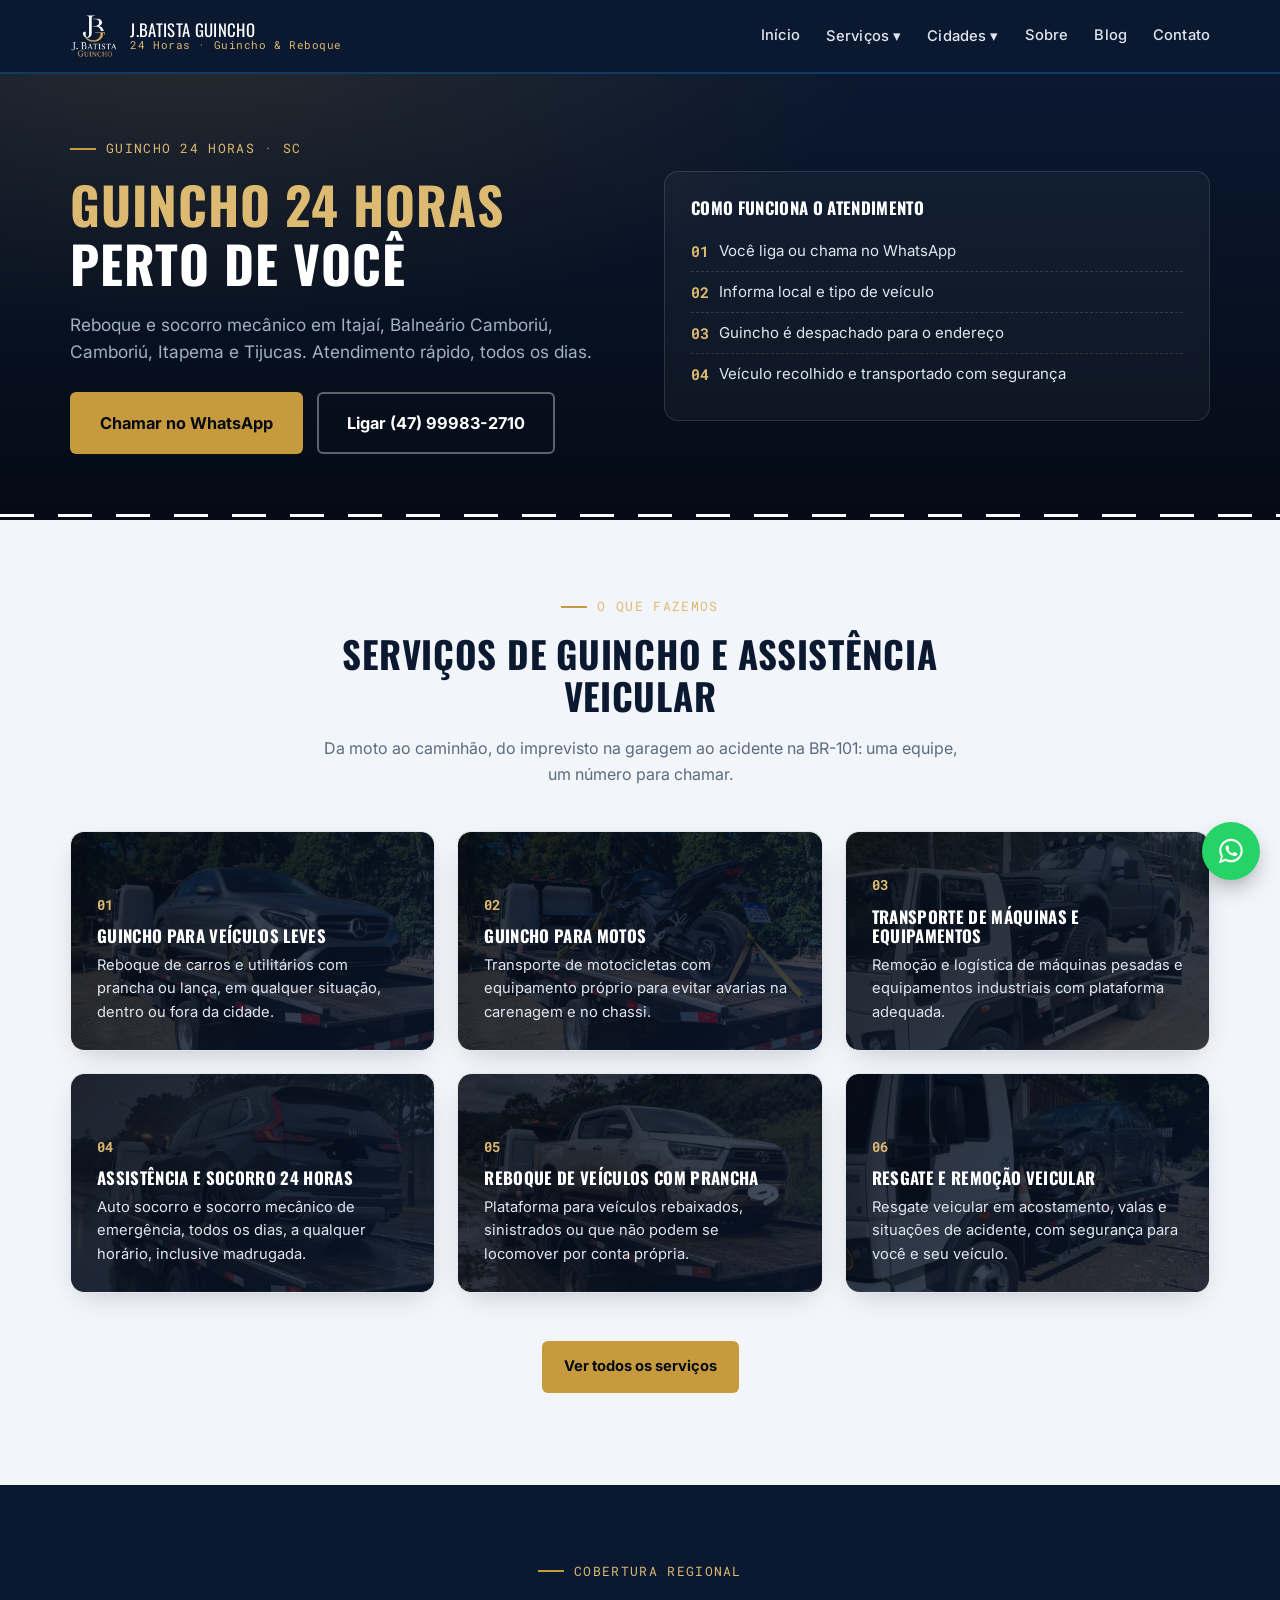
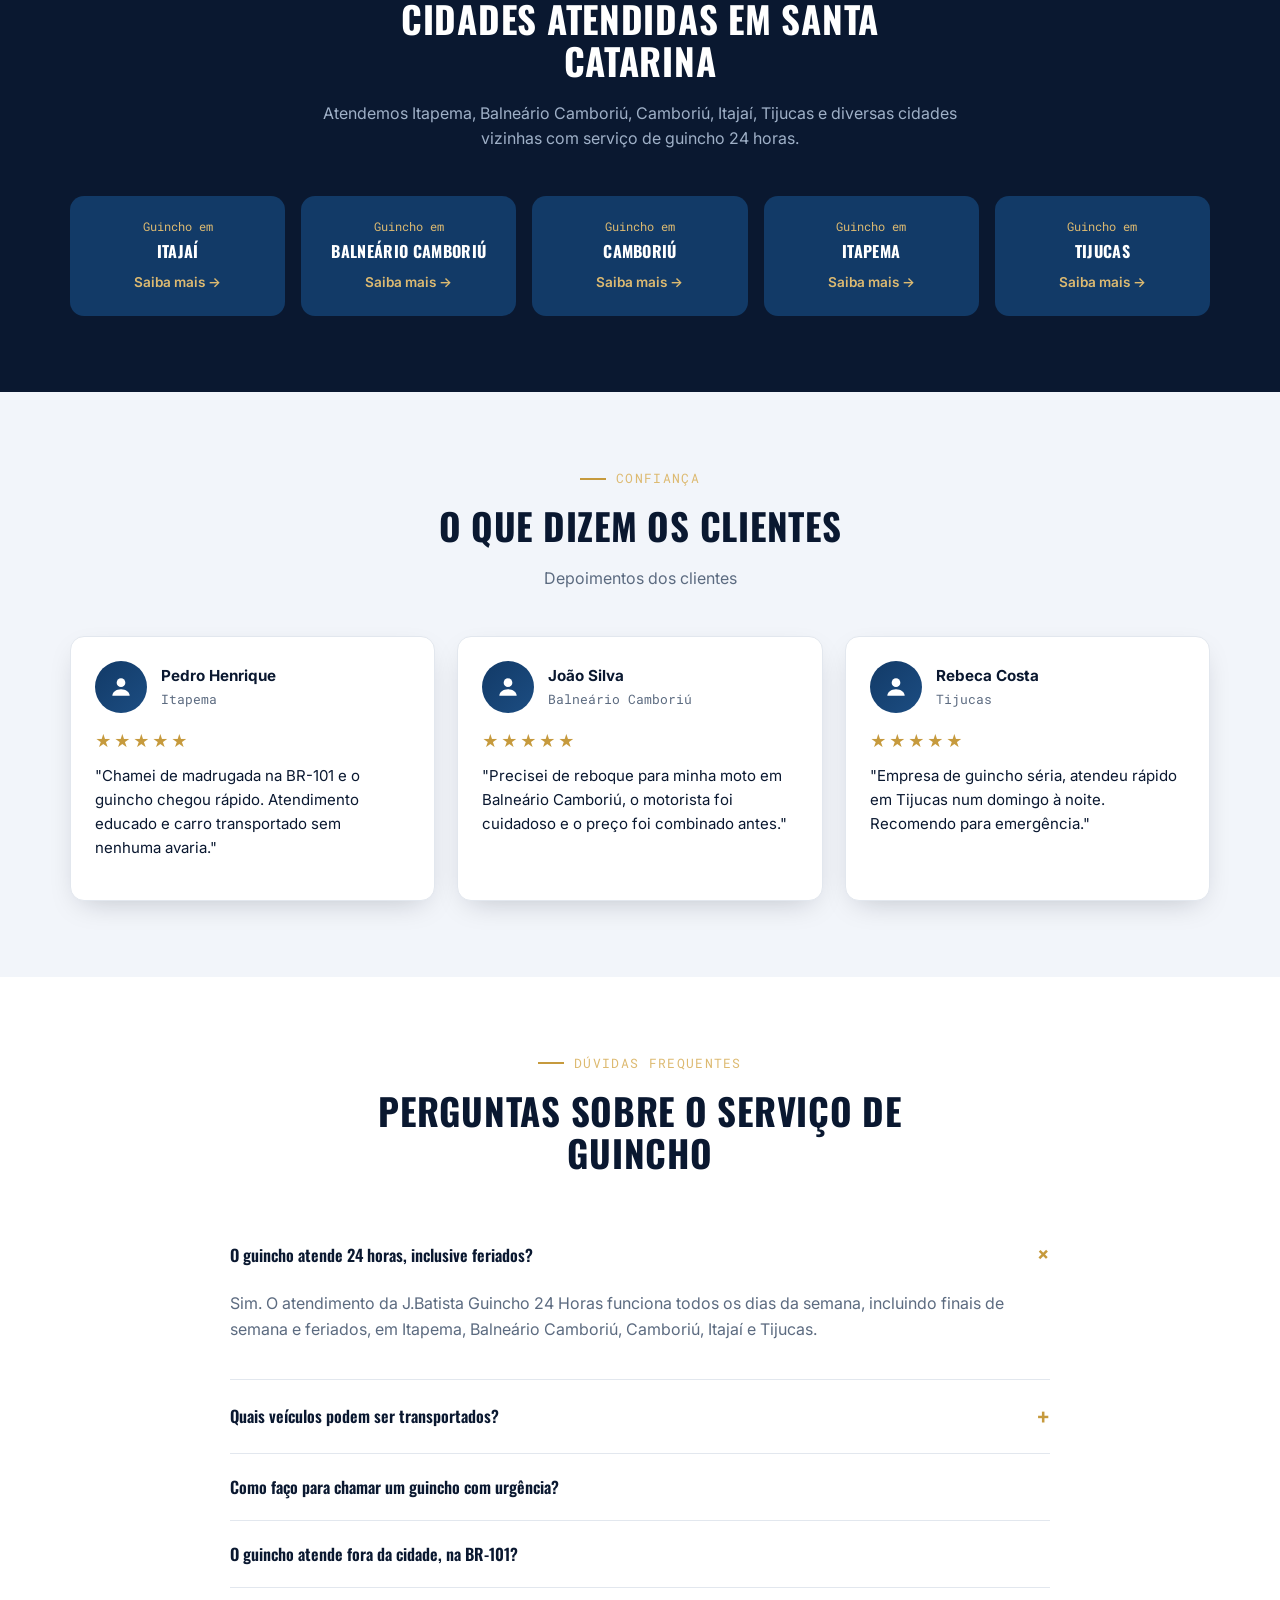
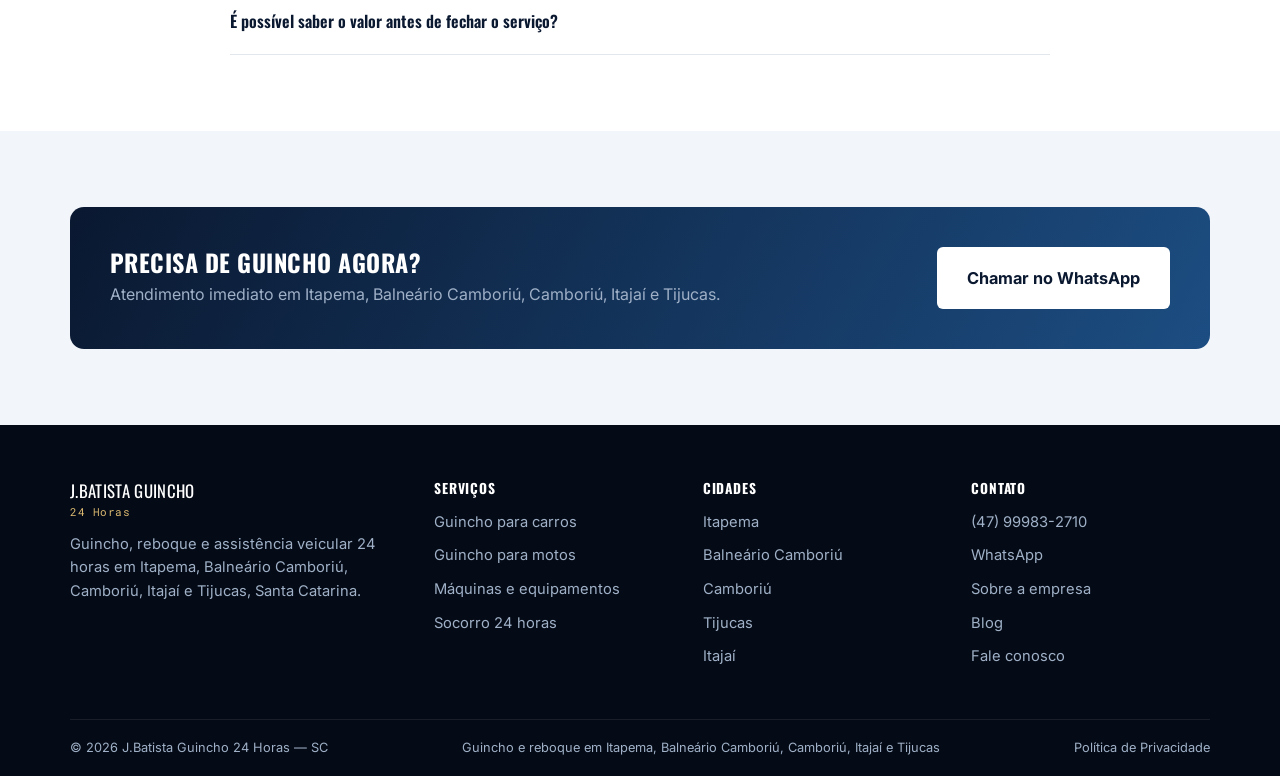
==== index.html @ 1f1ea7ad "a" ====
<!DOCTYPE html>
<html lang="pt-BR">
<head>
<meta charset="UTF-8">
<meta name="viewport" content="width=device-width, initial-scale=1.0">
<title>Guincho 24 Horas em Itajaí, Balneário Camboriú e Região | J.Batista Guincho</title>
<meta name="description" content="J.Batista Guincho 24 Horas: guincho, reboque e socorro mecânico em Itajaí, Balneário Camboriú, Camboriú, Itapema e Tijucas (SC). Atendimento rápido, 24 horas, todos os dias. Ligue agora.">
<link rel="canonical" href="https://www.jbatistaguincho.com.br/">

<!-- Open Graph / redes sociais -->
<meta property="og:type" content="website">
<meta property="og:locale" content="pt_BR">
<meta property="og:site_name" content="J.Batista Guincho 24 Horas">
<meta property="og:title" content="Guincho 24 Horas em Itajaí, Balneário Camboriú e Região">
<meta property="og:description" content="Guincho, reboque e socorro mecânico 24h em Itajaí, Balneário Camboriú, Camboriú, Itapema e Tijucas (SC).">
<meta property="og:url" content="https://www.jbatistaguincho.com.br/">
<meta property="og:image" content="https://www.jbatistaguincho.com.br/images/og-home.webp">
<meta name="twitter:card" content="summary_large_image">
<meta name="robots" content="index, follow">

<link rel="icon" href="images/favicon.svg" type="image/svg+xml">

<!-- Fontes: preconnect para performance -->
<link rel="preconnect" href="https://fonts.googleapis.com">
<link rel="preconnect" href="https://fonts.gstatic.com" crossorigin>
<link href="https://fonts.googleapis.com/css2?family=Oswald:wght@500;600;700&family=Inter:wght@400;500;600;700&family=Roboto+Mono:wght@400;600&display=swap" rel="stylesheet">

<link rel="stylesheet" href="css/style.css">

<!-- Dados Estruturados: AutomotiveBusiness (LocalBusiness) -->
<script type="application/ld+json">
{
  "@context": "https://schema.org",
  "@type": "AutomotiveBusiness",
  "name": "J.Batista Guincho 24 Horas",
  "image": "https://www.jbatistaguincho.com.br/images/jbatista-guincho-caminhao.webp",
  "url": "https://www.jbatistaguincho.com.br/",
  "telephone": "+5547999832710",
  "priceRange": "$$",
  "areaServed": [
    { "@type": "City", "name": "Itajaí" },
    { "@type": "City", "name": "Balneário Camboriú" },
    { "@type": "City", "name": "Camboriú" },
    { "@type": "City", "name": "Itapema" },
    { "@type": "City", "name": "Tijucas" }
  ],
  "address": {
    "@type": "PostalAddress",
    "addressLocality": "Itajaí",
    "addressRegion": "SC",
    "addressCountry": "BR"
  },
  "openingHoursSpecification": {
    "@type": "OpeningHoursSpecification",
    "dayOfWeek": ["Monday","Tuesday","Wednesday","Thursday","Friday","Saturday","Sunday"],
    "opens": "00:00",
    "closes": "23:59"
  },
  "hasOfferCatalog": {
    "@type": "OfferCatalog",
    "name": "Serviços de guincho e assistência veicular",
    "itemListElement": [
      { "@type": "Offer", "itemOffered": { "@type": "Service", "name": "Guincho e reboque de veículos leves" } },
      { "@type": "Offer", "itemOffered": { "@type": "Service", "name": "Guincho para motos" } },
      { "@type": "Offer", "itemOffered": { "@type": "Service", "name": "Transporte de veículos e máquinas" } },
      { "@type": "Offer", "itemOffered": { "@type": "Service", "name": "Assistência veicular 24 horas" } },
      { "@type": "Offer", "itemOffered": { "@type": "Service", "name": "Socorro mecânico" } },
      { "@type": "Offer", "itemOffered": { "@type": "Service", "name": "Remoção de veículos com plataforma" } }
    ]
  }
}
</script>

<!-- Dados Estruturados: FAQPage (mesmo conteúdo exibido na seção #faq) -->
<script type="application/ld+json">
{
  "@context": "https://schema.org",
  "@type": "FAQPage",
  "mainEntity": [
    {
      "@type": "Question",
      "name": "O guincho atende 24 horas, inclusive feriados?",
      "acceptedAnswer": { "@type": "Answer", "text": "Sim. O atendimento da J.Batista Guincho 24 Horas funciona todos os dias da semana, incluindo finais de semana e feriados, em Itajaí, Balneário Camboriú, Camboriú, Itapema e Tijucas." }
    },
    {
      "@type": "Question",
      "name": "Quais veículos podem ser transportados?",
      "acceptedAnswer": { "@type": "Answer", "text": "Carros de passeio, utilitários, motos, máquinas e equipamentos. Para cada tipo de veículo é usado o equipamento adequado, como prancha, lança ou plataforma." }
    },
    {
      "@type": "Question",
      "name": "Como faço para chamar um guincho com urgência?",
      "acceptedAnswer": { "@type": "Answer", "text": "Basta ligar para (47) 99983-2710 ou chamar no WhatsApp, informando o local exato ou ponto de referência e o tipo de veículo." }
    },
    {
      "@type": "Question",
      "name": "O guincho atende fora da cidade, na BR-101?",
      "acceptedAnswer": { "@type": "Answer", "text": "Sim, o atendimento cobre trechos da BR-101 entre Itajaí, Balneário Camboriú, Camboriú, Itapema e Tijucas, além dos perímetros urbanos dessas cidades." }
    },
    {
      "@type": "Question",
      "name": "É possível saber o valor antes de fechar o serviço?",
      "acceptedAnswer": { "@type": "Answer", "text": "Sim. O valor é informado por telefone ou WhatsApp antes da saída do guincho, considerando distância, tipo de veículo e horário do atendimento." }
    }
  ]
}
</script>

<!--
  DADOS ESTRUTURADOS DE AVALIAÇÕES (Review / AggregateRating)
  -----------------------------------------------------------------
  Propositalmente DESATIVADO. Nunca publique nota/número de avaliações
  fictícios: isso viola as diretrizes do Google e pode gerar penalização
  manual. Assim que a empresa tiver avaliações reais no Google Business
  Profile, preencha os valores abaixo com os números reais e remova os
  comentários <script type="application/ld+json"> ... </script> para
  ativar o bloco.

  {
    "@context": "https://schema.org",
    "@type": "AutomotiveBusiness",
    "name": "J.Batista Guincho 24 Horas",
    "aggregateRating": {
      "@type": "AggregateRating",
      "ratingValue": "SUBSTITUIR_PELA_NOTA_REAL",
      "reviewCount": "SUBSTITUIR_PELA_QTD_REAL"
    }
  }
-->

</head>
<body>

<header class="site-header">
  <div class="container">
    <a href="index.html" class="brand">
      <img src="images/logo-jbatista-completo.webp" alt="J.Batista Guincho 24 Horas" class="brand-logo">
      <span class="brand-name">J.Batista Guincho<span>24 Horas · Guincho &amp; Reboque</span></span>
    </a>

    <nav class="main-nav" aria-label="Navegação principal">
      <a href="index.html">Início</a>
      <div class="has-sub">
        <a href="servicos.html">Serviços ▾</a>
        <div class="sub-nav">
          <a href="servicos.html#leves">Guincho para carros</a>
          <a href="servicos.html#motos">Guincho para motos</a>
          <a href="servicos.html#pesados">Máquinas e equipamentos</a>
          <a href="servicos.html#emergencia">Socorro 24 horas</a>
        </div>
      </div>
      <div class="has-sub">
        <a href="index.html#cidades">Cidades ▾</a>
        <div class="sub-nav">
          <a href="cidades/itajai.html">Itajaí</a>
          <a href="cidades/balneario-camboriu.html">Balneário Camboriú</a>
          <a href="cidades/camboriu.html">Camboriú</a>
          <a href="cidades/itapema.html">Itapema</a>
          <a href="cidades/tijucas.html">Tijucas</a>
        </div>
      </div>
      <a href="sobre.html">Sobre</a>
      <a href="blog/">Blog</a>
      <a href="contato.html">Contato</a>
    </nav>
    <button class="nav-toggle" aria-label="Abrir menu" aria-expanded="false">☰</button>
  </div>
</header>

<main>

  <!-- HERO -->
  <section class="hero">
    <div class="container">
      <div>
        <span class="eyebrow">Guincho 24 horas · SC</span>
        <h1><em>Guincho 24 horas</em> perto de você</h1>
        <p class="hero-lead">Reboque e socorro mecânico em Itajaí, Balneário Camboriú, Camboriú, Itapema e Tijucas. Atendimento rápido, todos os dias.</p>
        <div class="hero-actions">
          <a href="https://wa.me/5547999832710?text=Ol%C3%A1!%20Vim%20pelo%20site%20e%20preciso%20de%20um%20guincho." class="btn btn-primary btn-lg" data-cta="hero-whatsapp" target="_blank" rel="noopener">Chamar no WhatsApp</a>
          <a href="tel:+5547999832710" class="btn btn-ghost btn-lg" data-cta="hero-call">Ligar (47) 99983-2710</a>
        </div>
      </div>
      <div class="hero-panel">
        <h2>Como funciona o atendimento</h2>
        <ul>
          <li><b>01</b> Você liga ou chama no WhatsApp</li>
          <li><b>02</b> Informa local e tipo de veículo</li>
          <li><b>03</b> Guincho é despachado para o endereço</li>
          <li><b>04</b> Veículo recolhido e transportado com segurança</li>
        </ul>
      </div>
    </div>
  </section>

  <div class="lane-divider-wrap" role="presentation">
    <div class="lane-divider"></div>
    <svg class="truck-icon" viewBox="0 0 64 32" xmlns="http://www.w3.org/2000/svg" aria-hidden="true">
      <rect x="2" y="8" width="30" height="14" rx="2"></rect>
      <rect x="32" y="12" width="16" height="10" rx="2"></rect>
      <line x1="48" y1="14" x2="58" y2="6"></line>
      <circle cx="12" cy="24" r="4"></circle>
      <circle cx="42" cy="24" r="4"></circle>
    </svg>
  </div>

  <!-- SERVIÇOS -->
  <section class="section section-light" id="servicos">
    <div class="container">
      <div class="section-head reveal">
        <span class="eyebrow">O que fazemos</span>
        <h2>Serviços de guincho e assistência veicular</h2>
        <p>Da moto ao caminhão, do imprevisto na garagem ao acidente na BR-101: uma equipe, um número para chamar.</p>
      </div>
      <div class="services-grid reveal-stagger">
        <article class="service-card reveal" id="leves" style="background-image: url('images/guincho-mercedes-benz-classe-c.webp');">
          <span class="num">01</span>
          <h3>Guincho para veículos leves</h3>
          <p>Reboque de carros e utilitários com prancha ou lança, em qualquer situação, dentro ou fora da cidade.</p>
        </article>
        <article class="service-card reveal" id="motos" style="background-image: url('images/guincho-moto.webp');">
          <span class="num">02</span>
          <h3>Guincho para motos</h3>
          <p>Transporte de motocicletas com equipamento próprio para evitar avarias na carenagem e no chassi.</p>
        </article>
        <article class="service-card reveal" id="pesados" style="background-image: url('images/guincho-caminhonete-4x4-serra.webp');">
          <span class="num">03</span>
          <h3>Transporte de máquinas e equipamentos</h3>
          <p>Remoção e logística de máquinas pesadas e equipamentos industriais com plataforma adequada.</p>
        </article>
        <article class="service-card reveal" id="emergencia" style="background-image: url('images/guincho-honda-crv-chuva-noturno-01.webp');">
          <span class="num">04</span>
          <h3>Assistência e socorro 24 horas</h3>
          <p>Auto socorro e socorro mecânico de emergência, todos os dias, a qualquer horário, inclusive madrugada.</p>
        </article>
        <article class="service-card reveal" style="background-image: url('images/guincho-toyota-hilux-fora-de-estrada.webp');">
          <span class="num">05</span>
          <h3>Reboque de veículos com prancha</h3>
          <p>Plataforma para veículos rebaixados, sinistrados ou que não podem se locomover por conta própria.</p>
        </article>
        <article class="service-card reveal" style="background-image: url('images/guincho-resgate-acidente-sedan-frontal.webp');">
          <span class="num">06</span>
          <h3>Resgate e remoção veicular</h3>
          <p>Resgate veicular em acostamento, valas e situações de acidente, com segurança para você e seu veículo.</p>
        </article>
      </div>
      <p class="text-center mt-lg"><a class="btn btn-primary" href="servicos.html">Ver todos os serviços</a></p>
    </div>
  </section>

  <!-- CIDADES -->
  <section class="section section-dark" id="cidades">
    <div class="container">
      <div class="section-head reveal">
    <span class="eyebrow">Cobertura regional</span>
        <h2>Cidades atendidas em Santa Catarina</h2>
        <p>Atendemos Itapema, Balneário Camboriú, Camboriú, Itajaí, Tijucas e diversas cidades vizinhas com serviço de guincho 24 horas.</p>
      </div>
      <div class="cities-grid reveal-stagger">
        <div class="city-card reveal">
          <span class="city-tag">Guincho em</span>
          <h3>Itajaí</h3>
          <a href="cidades/itajai.html">Saiba mais →</a>
        </div>
        <div class="city-card reveal">
          <span class="city-tag">Guincho em</span>
          <h3>Balneário Camboriú</h3>
          <a href="cidades/balneario-camboriu.html">Saiba mais →</a>
        </div>
        <div class="city-card reveal">
          <span class="city-tag">Guincho em</span>
          <h3>Camboriú</h3>
          <a href="cidades/camboriu.html">Saiba mais →</a>
        </div>
        <div class="city-card reveal">
          <span class="city-tag">Guincho em</span>
          <h3>Itapema</h3>
          <a href="cidades/itapema.html">Saiba mais →</a>
        </div>
        <div class="city-card reveal">
          <span class="city-tag">Guincho em</span>
          <h3>Tijucas</h3>
          <a href="cidades/tijucas.html">Saiba mais →</a>
        </div>
      </div>
    </div>
  </section>

  <!-- DEPOIMENTOS -->
  <section class="section section-light">
    <div class="container">
      <div class="section-head reveal">
        <span class="eyebrow">Confiança</span>
        <h2>O que dizem os clientes</h2>
        <!-- EXEMPLO: substitua pelos depoimentos e nota reais do Google Business Profile antes de publicar -->
        <p>Depoimentos dos clientes</p>
      </div>
      <div class="reviews-grid reveal-stagger">
      <article class="review-card reveal">
          <div class="review-header">
              <div class="review-avatar">
                  <svg xmlns="http://www.w3.org/2000/svg" width="22" height="22" fill="none" viewBox="0 0 24 24">
                      <circle cx="12" cy="8" r="4" fill="currentColor"/>
                      <path d="M4 20c0-3.3 3.6-6 8-6s8 2.7 8 6" fill="currentColor"/>
                  </svg>
              </div>

              <div class="review-user">
                  <strong>Pedro Henrique</strong>
                  <span>Itapema</span>
              </div>
          </div>

          <div class="stars">★★★★★</div>

          <p>
              "Chamei de madrugada na BR-101 e o guincho chegou rápido.
              Atendimento educado e carro transportado sem nenhuma avaria."
          </p>
      </article>
      <article class="review-card reveal">
          <div class="review-header">
              <div class="review-avatar">
                  <svg xmlns="http://www.w3.org/2000/svg" width="22" height="22" fill="none" viewBox="0 0 24 24">
                      <circle cx="12" cy="8" r="4" fill="currentColor"/>
                      <path d="M4 20c0-3.3 3.6-6 8-6s8 2.7 8 6" fill="currentColor"/>
                  </svg>
              </div>

              <div class="review-user">
                  <strong>João Silva</strong>
                  <span>Balneário Camboriú</span>
              </div>
          </div>

          <div class="stars">★★★★★</div>

          <p>
            "Precisei de reboque para minha moto em Balneário Camboriú, o motorista foi cuidadoso e o preço foi combinado antes."
          </p>
      </article>
      <article class="review-card reveal">
          <div class="review-header">
              <div class="review-avatar">
                  <svg xmlns="http://www.w3.org/2000/svg" width="22" height="22" fill="none" viewBox="0 0 24 24">
                      <circle cx="12" cy="8" r="4" fill="currentColor"/>
                      <path d="M4 20c0-3.3 3.6-6 8-6s8 2.7 8 6" fill="currentColor"/>
                  </svg>
              </div>

              <div class="review-user">
                  <strong>Rebeca Costa</strong>
                  <span>Tijucas</span>
              </div>
          </div>

          <div class="stars">★★★★★</div>

          <p>
            "Empresa de guincho séria, atendeu rápido em Tijucas num domingo à noite. Recomendo para emergência."
          </p>
      </article>
      </div>
    </div>
  </section>

  <!-- FAQ -->
  <section class="section" id="faq">
    <div class="container">
      <div class="section-head reveal">
        <span class="eyebrow">Dúvidas frequentes</span>
        <h2>Perguntas sobre o serviço de guincho</h2>
      </div>
      <div class="faq-list reveal">
        <details class="faq-item" open>
          <summary class="faq-q">O guincho atende 24 horas, inclusive feriados?<span class="icon">+</span></summary>
          <div class="faq-a"><p>Sim. O atendimento da J.Batista Guincho 24 Horas funciona todos os dias da semana, incluindo finais de semana e feriados, em  Itapema, Balneário Camboriú, Camboriú, Itajaí e Tijucas.</p></div>
        </details>
        <details class="faq-item">
          <summary class="faq-q">Quais veículos podem ser transportados?<span class="icon">+</span></summary>
          <div class="faq-a"><p>Carros de passeio, utilitários, motos, máquinas e equipamentos. Para cada tipo de veículo é usado o equipamento adequado, como prancha, lança ou plataforma.</p></div>
        </details>
        <details class="faq-item">
          <summary class="faq-q">Como faço para chamar um guincho com urgência?</summary>
          <div class="faq-a"><p>Basta ligar para (47) 99983-2710 ou chamar no WhatsApp, informando o local exato ou ponto de referência e o tipo de veículo.</p></div>
        </details>
        <details class="faq-item">
          <summary class="faq-q">O guincho atende fora da cidade, na BR-101?</summary>
          <div class="faq-a"><p>Sim, o atendimento cobre trechos da BR-101 entre Itapema, Balneário Camboriú, Camboriú, Itajaí e Tijucas, além dos perímetros urbanos dessas cidades.</p></div>
        </details>
        <details class="faq-item">
          <summary class="faq-q">É possível saber o valor antes de fechar o serviço?</summary>
          <div class="faq-a"><p>Sim. O valor é informado por telefone ou WhatsApp antes da saída do guincho, considerando distância, tipo de veículo e horário do atendimento.</p></div>
        </details>
      </div>
    </div>
  </section>

  <!-- CTA FINAL -->
  <section class="section section-light">
    <div class="container">
      <div class="cta-band reveal">
        <div>
          <h2>Precisa de guincho agora?</h2>
          <p>Atendimento imediato em Itapema, Balneário Camboriú, Camboriú, Itajaí e Tijucas.</p>
        </div>
        <a href="https://wa.me/5547999832710?text=Ol%C3%A1!%20Vim%20pelo%20site%20e%20preciso%20de%20um%20guincho." class="btn btn-primary btn-lg" data-cta="cta-band-whatsapp" target="_blank" rel="noopener">Chamar no WhatsApp</a>
      </div>
    </div>
  </section>

</main>

<footer class="site-footer">
  <div class="container">
    <div class="footer-grid">
      <div>
        <span class="brand-name" style="color:#fff">J.Batista Guincho<br><span style="color:var(--gold-400)">24 Horas</span></span>
        <p style="margin-top:14px">Guincho, reboque e assistência veicular 24 horas em  Itapema, Balneário Camboriú, Camboriú, Itajaí e Tijucas, Santa Catarina.</p>
      </div>
      <div>
        <h4>SERVIÇOS</h4>
        <ul>
          <li><a href="servicos.html#leves">Guincho para carros</a></li>
          <li><a href="servicos.html#motos">Guincho para motos</a></li>
          <li><a href="servicos.html#pesados">Máquinas e equipamentos</a></li>
          <li><a href="servicos.html#emergencia">Socorro 24 horas</a></li>
        </ul>
      </div>
      <div>
        <h4>CIDADES</h4>
        <ul>
          <li><a href="cidades/itapema.html">Itapema</a></li>
          <li><a href="cidades/balneario-camboriu.html">Balneário Camboriú</a></li>
          <li><a href="cidades/camboriu.html">Camboriú</a></li>
          <li><a href="cidades/tijucas.html">Tijucas</a></li>
          <li><a href="cidades/itajai.html">Itajaí</a></li>
        </ul>
      </div>
      <div>
        <h4>CONTATO</h4>
        <ul>
          <li><a href="tel:+5547999832710">(47) 99983-2710</a></li>
          <li><a href="https://wa.me/5547999832710">WhatsApp</a></li>
          <li><a href="sobre.html">Sobre a empresa</a></li>
          <li><a href="blog/">Blog</a></li>
          <li><a href="contato.html">Fale conosco</a></li>
        </ul>
      </div>
    </div>
    <div class="footer-bottom">
      <span>© <span data-year>2026</span> J.Batista Guincho 24 Horas — SC</span>
      <span>Guincho e reboque em  Itapema, Balneário Camboriú, Camboriú, Itajaí e Tijucas</span>
      <span><a href="privacidade.html">Política de Privacidade</a></span>
    </div>
  </div>
</footer>

<a href="https://wa.me/5547999832710?text=Ol%C3%A1!%20Vim%20pelo%20site%20e%20preciso%20de%20um%20guincho." class="whatsapp-float" target="_blank" rel="noopener" aria-label="Chamar no WhatsApp" data-cta="float-whatsapp">
  <svg viewBox="0 0 32 32" xmlns="http://www.w3.org/2000/svg" aria-hidden="true">
    <path fill="#ffffff" d="M16 3C9.1 3 3.5 8.6 3.5 15.5c0 2.4.7 4.7 1.9 6.6L3 29l7.1-2.3c1.8 1 3.8 1.5 5.9 1.5 6.9 0 12.5-5.6 12.5-12.5S22.9 3 16 3zm0 22.7c-1.9 0-3.7-.5-5.3-1.4l-.4-.2-4.2 1.4 1.4-4.1-.2-.4a10.1 10.1 0 0 1-1.6-5.5C5.7 9.7 10.2 5.3 16 5.3S26.3 9.7 26.3 15.5 21.8 25.7 16 25.7z"/>
    <path fill="#ffffff" d="M21.6 18.1c-.3-.1-1.7-.9-2-1-.3-.1-.5-.1-.7.1-.2.3-.8 1-.9 1.2-.2.2-.3.2-.6.1-.3-.1-1.2-.5-2.4-1.5-.9-.8-1.5-1.8-1.6-2.1-.2-.3 0-.5.1-.6.1-.1.3-.3.4-.5.1-.2.2-.3.3-.5.1-.2 0-.4 0-.5-.1-.1-.7-1.6-.9-2.2-.2-.6-.5-.5-.7-.5h-.6c-.2 0-.5.1-.8.4-.3.3-1 1-1 2.4s1.1 2.8 1.2 3c.1.2 2.2 3.4 5.4 4.7.8.3 1.4.5 1.8.7.8.2 1.5.2 2 .1.6-.1 1.7-.7 2-1.4.2-.7.2-1.2.2-1.4-.1-.1-.3-.2-.6-.3z"/>
  </svg>
</a>

<script src="js/script.js"></script>
</body>
</html>
---- css/style.css ----
/* ==========================================================================
   J.BATISTA GUINCHO 24 HORAS — Design System
   Tema: rodovia noturna / sinalização de acostamento
   ========================================================================== */

:root{
  /* Cores — navy + branco + dourado (da logo real da empresa) */
  --navy-950: #050b16;
  --navy-900: #0a1830;
  --navy-800: #123a67;
  --navy-700: #1c4d82;
  --gold-500: #c69a3d;
  --gold-400: #ddba71;
  --bg-light: #f2f5fa;
  --bg-white: #ffffff;
  --text-dark: #0a1830;
  --text-muted: #5c6b80;
  --text-on-dark-muted: #9fb0c7;
  --line: #e2e7ee;
  --danger: #e0472b;

  /* Tipografia */
  --font-display: "Oswald", "Arial Narrow", sans-serif;
  --font-body: "Inter", "Segoe UI", sans-serif;
  --font-mono: "Roboto Mono", monospace;

  /* Escala */
  --radius: 6px;
  --radius-lg: 14px;
  --shadow-card: 0 10px 30px -12px rgba(6,16,31,0.25);
  --container: 1180px;
}

*,*::before,*::after{ box-sizing:border-box; }
html{ scroll-behavior:smooth; }
body{
  margin:0;
  font-family:var(--font-body);
  color:var(--text-dark);
  background:var(--bg-white);
  line-height:1.6;
  -webkit-font-smoothing:antialiased;
}
img{ max-width:100%; display:block; }
a{ color:inherit; text-decoration:none; }
ul{ margin:0; padding:0; list-style:none; }
h1,h2,h3,h4{
  font-family:var(--font-display);
  text-transform:uppercase;
  letter-spacing:.02em;
  line-height:1.15;
  margin:0 0 .5em;
  color:var(--navy-900);
}
p{ margin:0 0 1em; }
.container{
  width:100%;
  max-width:var(--container);
  margin:0 auto;
  padding:0 20px;
}
:focus-visible{
  outline:3px solid var(--gold-500);
  outline-offset:2px;
}
@media (prefers-reduced-motion: reduce){
  *{ animation-duration:.01ms !important; transition-duration:.01ms !important; scroll-behavior:auto !important; }
}

/* ---------- Header ---------- */
.site-header{
  background:var(--navy-900);
  position:sticky; top:0; z-index:50;
  border-bottom:2px solid var(--navy-800);
}
.site-header .container{
  display:flex; align-items:center; justify-content:space-between;
  padding-top:14px; padding-bottom:14px;
}
.brand{ display:flex; align-items:center; gap:12px; }
.brand-mark{
  width:44px; height:44px; border-radius:8px;
  background:#ffffff;
  display:flex; align-items:center; justify-content:center;
  color:var(--navy-900); font-family:var(--font-display); font-weight:700; font-size:1.1rem;
  flex-shrink:0; border:2px solid var(--gold-400);
}
.brand-logo{
  height:44px; max-height:44px; width:auto;
  flex-shrink:0;
}
.brand-name{
  color:#fff; font-family:var(--font-display); text-transform:uppercase;
  font-size:1.05rem; letter-spacing:.02em; line-height:1.15;
}
.brand-name span{ display:block; font-family:var(--font-mono); text-transform:none; font-size:.7rem; color:var(--gold-400); letter-spacing:.05em; }

.main-nav{ display:flex; align-items:center; gap:26px; }
.main-nav a{
  color:#dfe6f0; font-size:.92rem; font-weight:500; letter-spacing:.01em;
  position:relative; padding:6px 0;
}
.main-nav a:hover{ color:var(--gold-400); }
.main-nav .has-sub{ position:relative; }
.sub-nav{
  display:none; position:absolute; top:100%; left:0; background:var(--navy-800);
  padding:10px 0; border-radius:var(--radius); min-width:210px; box-shadow:var(--shadow-card);
}
.has-sub:hover .sub-nav, .has-sub:focus-within .sub-nav{ display:block; }
.sub-nav a{ display:block; padding:8px 16px; color:#e7edf5; }
.sub-nav a:hover{ background:var(--navy-700); color:#fff; }

.btn{
  display:inline-flex; align-items:center; gap:8px;
  font-family:var(--font-body); font-weight:700; font-size:.92rem;
  padding:12px 20px; border-radius:var(--radius); border:2px solid transparent;
  cursor:pointer; white-space:nowrap;
}
.btn-primary{ background:var(--gold-500); color:var(--navy-950); }
.btn-primary:hover{ background:var(--gold-400); }
.btn-ghost{ border-color:rgba(255,255,255,.35); color:#fff; }
.btn-ghost:hover{ border-color:var(--gold-400); color:var(--gold-400); }
.btn-lg{ padding:16px 28px; font-size:1.02rem; }
.btn-block{ width:100%; justify-content:center; }

.nav-toggle{
  display:none; background:none; border:0; color:#fff; font-size:1.6rem; cursor:pointer;
}

/* ---------- Hero ---------- */
.hero{
  background:
    radial-gradient(ellipse at 15% -10%, rgba(255,176,32,.12), transparent 45%),
    linear-gradient(180deg,var(--navy-900),var(--navy-950));
  color:#fff; position:relative; overflow:hidden;
  padding:64px 0 0;
}
.hero .container{ display:grid; grid-template-columns:1fr 1fr; gap:48px; align-items:center; padding-bottom:56px; }
.eyebrow{
  font-family:var(--font-mono); color:var(--gold-400); font-size:.82rem;
  letter-spacing:.1em; text-transform:uppercase; display:flex; align-items:center; gap:10px; margin-bottom:16px;
}
.eyebrow::before{ content:""; width:26px; height:2px; background:var(--gold-500); display:inline-block; }
.hero h1{ color:#fff; font-size:clamp(2.1rem,4vw,3.4rem); margin-bottom:.35em; }
.hero h1 em{ color:var(--gold-400); font-style:normal; }
.hero-lead{ color:var(--text-on-dark-muted); font-size:1.08rem; max-width:52ch; }
.hero-actions{ display:flex; gap:14px; flex-wrap:wrap; margin-top:26px; }

.hero-panel{
  background:rgba(255,255,255,.04); border:1px solid rgba(255,255,255,.12);
  border-radius:var(--radius-lg); padding:26px; backdrop-filter:blur(4px);
}
.hero-panel h2{ color:#fff; font-size:1.05rem; margin-bottom:14px; }
.hero-panel ul li{
  display:flex; gap:10px; padding:8px 0; border-bottom:1px dashed rgba(255,255,255,.14);
  color:#dfe6f0; font-size:.94rem;
}
.hero-panel ul li:last-child{ border-bottom:0; }
.hero-panel ul li b{ color:var(--gold-400); font-family:var(--font-mono); }

/* ---------- Linha de rodovia (elemento assinatura) ---------- */
.lane-divider-wrap{ position:relative; overflow:hidden; }
.lane-divider{
  height:10px;
  background-image: repeating-linear-gradient(90deg, #ffffff 0 34px, transparent 34px 58px);
  background-color:var(--navy-950);
  background-position:center;
  background-repeat:repeat-x;
  background-size:auto 3px;
  background-position-y:center;
}
.truck-icon{
  position:absolute; top:50%; left:-6%; width:38px; height:auto;
  transform:translateY(-50%); color:#ffffff; opacity:0;
}
.lane-divider-wrap.in-view .truck-icon{
  animation: drive-across 2.6s cubic-bezier(.4,0,.2,1) forwards;
}
.truck-icon rect, .truck-icon circle{ fill:currentColor; }
.truck-icon line{ stroke:currentColor; stroke-width:2; }
@keyframes drive-across{
  0%{ opacity:0; left:-6%; }
  10%{ opacity:1; }
  88%{ opacity:1; }
  100%{ opacity:0; left:104%; }
}
@media (prefers-reduced-motion: reduce){
  .truck-icon{ display:none; }
}

/* ---------- Scroll reveal (fade + sobe ao entrar na tela) ---------- */
.reveal{
  opacity:0; transform:translateY(22px);
  transition:opacity .6s ease, transform .6s ease;
}
.reveal.is-visible{ opacity:1; transform:translateY(0); }
.reveal-stagger > *:nth-child(1){ transition-delay:0ms; }
.reveal-stagger > *:nth-child(2){ transition-delay:70ms; }
.reveal-stagger > *:nth-child(3){ transition-delay:140ms; }
.reveal-stagger > *:nth-child(4){ transition-delay:210ms; }
.reveal-stagger > *:nth-child(5){ transition-delay:280ms; }
.reveal-stagger > *:nth-child(6){ transition-delay:350ms; }
@media (prefers-reduced-motion: reduce){
  .reveal{ opacity:1 !important; transform:none !important; transition:none !important; }
}

/* ---------- Hover-lift (cards) ---------- */
.service-card, .review-card, .blog-card{
  transition:transform .22s ease, box-shadow .22s ease;
}
.service-card:hover, .review-card:hover, .blog-card:hover{
  transform:translateY(-6px);
  box-shadow:0 18px 34px -16px rgba(6,16,31,.35);
}



.city-card{ transition:background .18s ease, transform .18s ease; }
.city-card:hover{ transform:translateY(-4px); }

/* ---------- Seções genéricas ---------- */
.section{ padding:76px 0; }
.section-light{ background:var(--bg-light); }
.section-dark{ background:var(--navy-900); color:#fff; }
.section-dark h2, .section-dark h3{ color:#fff; }
.section-head{ max-width:640px; margin:0 auto 44px; text-align:center; }
.section-head .eyebrow{ justify-content:center; }
.section-head h2{ font-size:clamp(1.6rem,3vw,2.3rem); }
.section-head p{ color:var(--text-muted); }
.section-dark .section-head p{ color:var(--text-on-dark-muted); }

/* ---------- Grid de serviços ---------- */
.services-grid{ display:grid; grid-template-columns:repeat(3,1fr); gap:22px; }
.service-card{
  background-size:cover; background-position:center; background-repeat:no-repeat;
  border:1px solid var(--line); border-radius:var(--radius-lg);
  padding:26px; box-shadow:var(--shadow-card);
  position:relative; min-height:220px; display:flex; flex-direction:column; justify-content:flex-end;
}
.service-card::before{
  content:""; position:absolute; top:0; left:0; right:0; bottom:0;
  background:linear-gradient(135deg, rgba(5,11,22,0.85) 0%, rgba(10,24,48,0.75) 100%);
  border-radius:var(--radius-lg);
  z-index:0;
}
.service-card > *{ position:relative; z-index:1; }
.service-card h3, .service-card p{ color:#fff; }
.service-card h3{ font-size:1.05rem; margin:10px 0 8px; }
.service-card p{ color:#dfe6f0; font-size:.92rem; margin:0; }
.service-card .num{
  font-family:var(--font-mono); color:var(--gold-400); font-weight:700; font-size:.85rem;
}

/* ---------- Cidades ---------- */
.cities-grid{ display:grid; grid-template-columns:repeat(5,1fr); gap:16px; }
.city-card{
  background:var(--navy-800); border-radius:var(--radius-lg); padding:22px 18px;
  text-align:center; transition:background .15s ease;
}
.city-card:hover{ background:var(--navy-700); }
.city-card .city-tag{ font-family:var(--font-mono); font-size:.72rem; color:var(--gold-400); display:block; margin-bottom:6px; }
.city-card h3{ color:#fff; font-size:1rem; margin:0 0 8px; }
.city-card a{ color:var(--gold-400); font-size:.85rem; font-weight:600; }

/* ---------- Depoimentos ---------- */
.reviews-grid{ display:grid; grid-template-columns:repeat(3,1fr); gap:22px; }
.review-card{
  background:var(--bg-white); border-radius:var(--radius-lg); padding:24px;
  border:1px solid var(--line); box-shadow:var(--shadow-card);
}
.stars{ color:var(--gold-500); letter-spacing:2px; margin-bottom:10px; font-size:1rem; }
.review-card p{ font-size:.94rem; color:var(--text-dark); }
.review-author{ font-family:var(--font-mono); font-size:.8rem; color:var(--text-muted); margin-top:12px; display:block; }


.review-header{
    display:flex;
    align-items:center;
    gap:14px;
    margin-bottom:16px;
}

.review-avatar{
    width:52px;
    height:52px;
    border-radius:50%;
    background:linear-gradient(135deg,var(--navy-800),var(--navy-700));
    color:#fff;
    display:flex;
    align-items:center;
    justify-content:center;
    flex-shrink:0;
}

.review-avatar svg{
    width:26px;
    height:26px;
}

.review-user{
    display:flex;
    flex-direction:column;
}

.review-user strong{
    color:var(--navy-900);
    font-size:.95rem;
    font-weight:700;
}

.review-user span{
    color:var(--text-muted);
    font-size:.8rem;
    font-family:var(--font-mono);
}
/* ---------- FAQ ---------- */
.faq-list{ max-width:820px; margin:0 auto; }
.faq-item{ border-bottom:1px solid var(--line); }
.faq-q{
  width:100%; text-align:left; background:none; border:0; padding:20px 0;
  display:flex; justify-content:space-between; align-items:center; gap:16px;
  font-family:var(--font-display); text-transform:none; font-weight:600; font-size:1.02rem;
  cursor:pointer; color:var(--text-dark);
}
.faq-q .icon{ font-family:var(--font-mono); color:var(--gold-500); font-size:1.3rem; flex-shrink:0; transition:transform .2s ease; }
.faq-item[open] .faq-q .icon{ transform:rotate(45deg); }
.faq-a{ padding:0 0 20px; color:var(--text-muted); }

/* ---------- CTA banda ---------- */
.cta-band{
  background:linear-gradient(120deg,var(--navy-900),var(--navy-700));
  color:#fff; border-radius:var(--radius-lg);
  padding:40px; display:flex; justify-content:space-between; align-items:center; gap:30px; flex-wrap:wrap;
}
.cta-band h2{ color:#fff; font-size:1.5rem; margin:0 0 6px; }
.cta-band p{ margin:0; color:var(--text-on-dark-muted); }
.cta-band .btn-primary{ background:#ffffff; color:var(--navy-900); }
.cta-band .btn-primary:hover{ background:var(--bg-light); }

/* ---------- Footer ---------- */
.site-footer{ background:var(--navy-950); color:var(--text-on-dark-muted); padding:56px 0 0; font-size:.92rem; }
.footer-grid{ display:grid; grid-template-columns:1.4fr 1fr 1fr 1fr; gap:30px; padding-bottom:40px; }
.footer-grid h4{ color:#fff; font-size:.85rem; letter-spacing:.06em; margin-bottom:14px; }
.footer-grid li{ margin-bottom:10px; }
.footer-grid a:hover{ color:var(--gold-400); }
.footer-bottom{
  border-top:1px solid rgba(255,255,255,.08); padding:18px 0; font-size:.8rem;
  display:flex; justify-content:space-between; flex-wrap:wrap; gap:8px;
}

/* ---------- Botão flutuante do WhatsApp ---------- */
.whatsapp-float{
  position:fixed; right:20px; bottom:20px; z-index:80;
  width:58px; height:58px; border-radius:50%;
  background:#25D366;
  display:flex; align-items:center; justify-content:center;
  box-shadow:0 10px 24px -6px rgba(0,0,0,.4);
  transition:transform .2s ease, box-shadow .2s ease;
}
.whatsapp-float:hover{ transform:scale(1.08); box-shadow:0 12px 28px -6px rgba(0,0,0,.45); }
.whatsapp-float svg{ width:30px; height:30px; display:block; }
@media (max-width:620px){
  .whatsapp-float{ width:52px; height:52px; right:14px; bottom:14px; }
  .whatsapp-float svg{ width:26px; height:26px; }
}

/* ---------- Breadcrumbs ---------- */
.breadcrumbs{ font-size:.82rem; color:var(--text-muted); font-family:var(--font-mono); padding:16px 0; }
.breadcrumbs a{ color:var(--navy-800); }
.breadcrumbs a:hover{ color:var(--gold-500); }

/* ---------- Página interna: hero simples ---------- */
.page-hero{ background:var(--navy-900); color:#fff; padding:52px 0; }
.page-hero h1{ color:#fff; font-size:clamp(1.8rem,3.4vw,2.6rem); }
.page-hero p{ color:var(--text-on-dark-muted); max-width:60ch; }

/* ---------- Conteúdo de blog / texto longo ---------- */
.prose{ max-width:760px; margin:0 auto; }
.prose h2{ font-size:1.4rem; margin-top:1.6em; }
.prose h3{ font-size:1.15rem; margin-top:1.3em; }
.prose p{ color:var(--text-dark); }
.prose ul{ list-style:disc; padding-left:1.4em; margin-bottom:1em; }
.prose li{ margin-bottom:.4em; }

.blog-grid{ display:grid; grid-template-columns:repeat(3,1fr); gap:22px; }
.blog-card{ border:1px solid var(--line); border-radius:var(--radius-lg); overflow:hidden; box-shadow:var(--shadow-card); }
.blog-card img{ aspect-ratio:16/10; object-fit:cover; }
.blog-card-body{ padding:20px; }
.blog-card .date{ font-family:var(--font-mono); font-size:.76rem; color:var(--text-muted); }
.blog-card h3{ font-size:1.02rem; margin:8px 0; }
.blog-card p{ color:var(--text-muted); font-size:.9rem; }

/* ---------- Formulário de contato ---------- */
.form-grid{ display:grid; grid-template-columns:1fr 1fr; gap:16px; }
.form-grid .full{ grid-column:1 / -1; }
label{ display:block; font-size:.85rem; font-weight:600; margin-bottom:6px; }
input,select,textarea{
  width:100%; padding:12px 14px; border:1px solid var(--line); border-radius:var(--radius);
  font-family:var(--font-body); font-size:.95rem;
}
input:focus,select:focus,textarea:focus{ outline:2px solid var(--gold-500); border-color:var(--gold-500); }

/* ---------- Utilidades ---------- */
.text-center{ text-align:center; }
.mt-lg{ margin-top:48px; }
.grid-2{ display:grid; grid-template-columns:1fr 1fr; gap:40px; align-items:center; }

/* ==========================================================================
   Responsivo
   ========================================================================== */
@media (max-width: 980px){
  .nav-toggle{ display:block; }
  .hero .container{ grid-template-columns:1fr; }
  .services-grid, .reviews-grid, .blog-grid{ grid-template-columns:repeat(2,1fr); }
  .cities-grid{ grid-template-columns:repeat(3,1fr); }
  .footer-grid{ grid-template-columns:1fr 1fr; }
  .grid-2{ grid-template-columns:1fr; }
  .main-nav{
    display:none; position:absolute; top:100%; left:0; right:0;
    background:var(--navy-900); flex-direction:column; gap:0;
    border-top:1px solid var(--navy-800); padding:8px 20px 18px;
  }
  .main-nav.nav-open{ display:flex; }
  .main-nav a{ padding:12px 0; border-bottom:1px solid rgba(255,255,255,.06); }
  .sub-nav{ position:static; background:none; box-shadow:none; padding-left:12px; display:block; }
  .has-sub:hover .sub-nav{ display:block; }
}
@media (max-width: 620px){
  .services-grid, .reviews-grid, .blog-grid{ grid-template-columns:1fr; }
  .cities-grid{ grid-template-columns:repeat(2,1fr); }
  .footer-grid{ grid-template-columns:1fr 1fr; }
  .cta-band{ flex-direction:column; text-align:center; }
  .form-grid{ grid-template-columns:1fr; }
  .section{ padding:52px 0; }
}
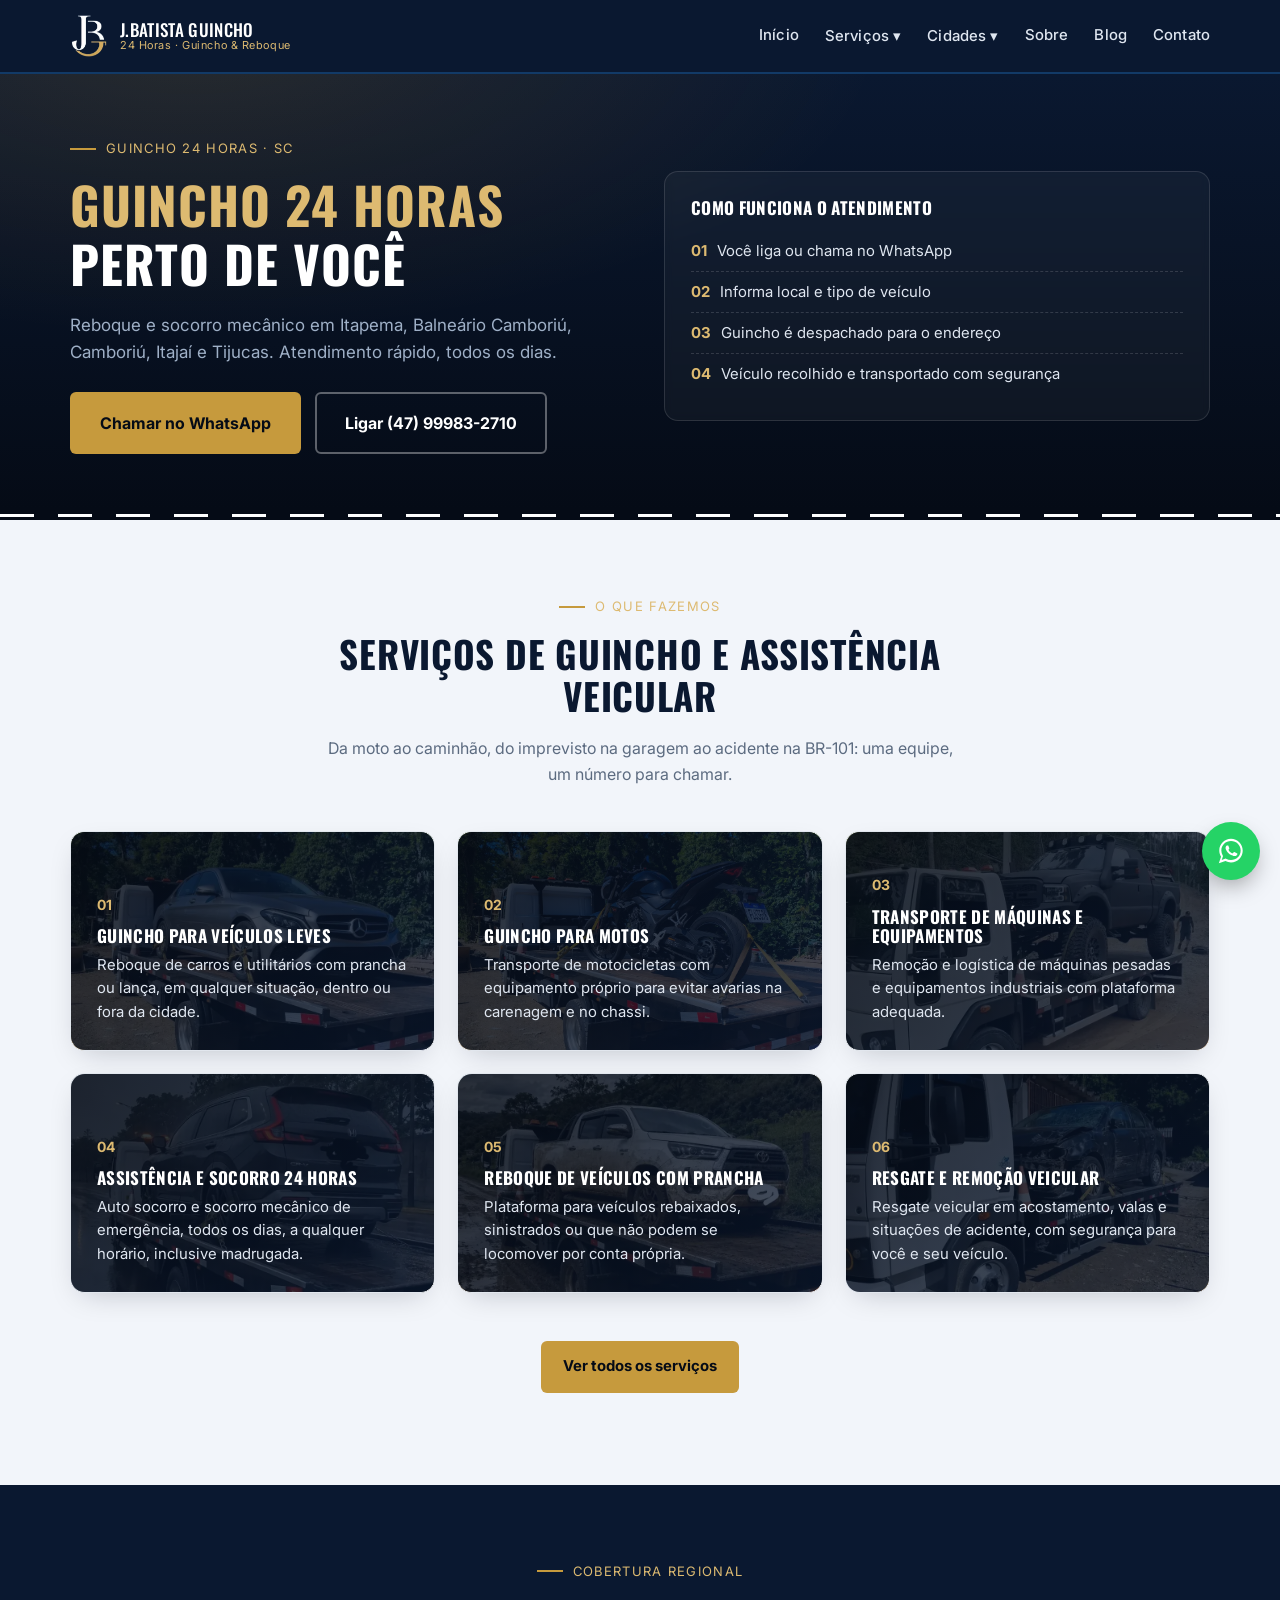
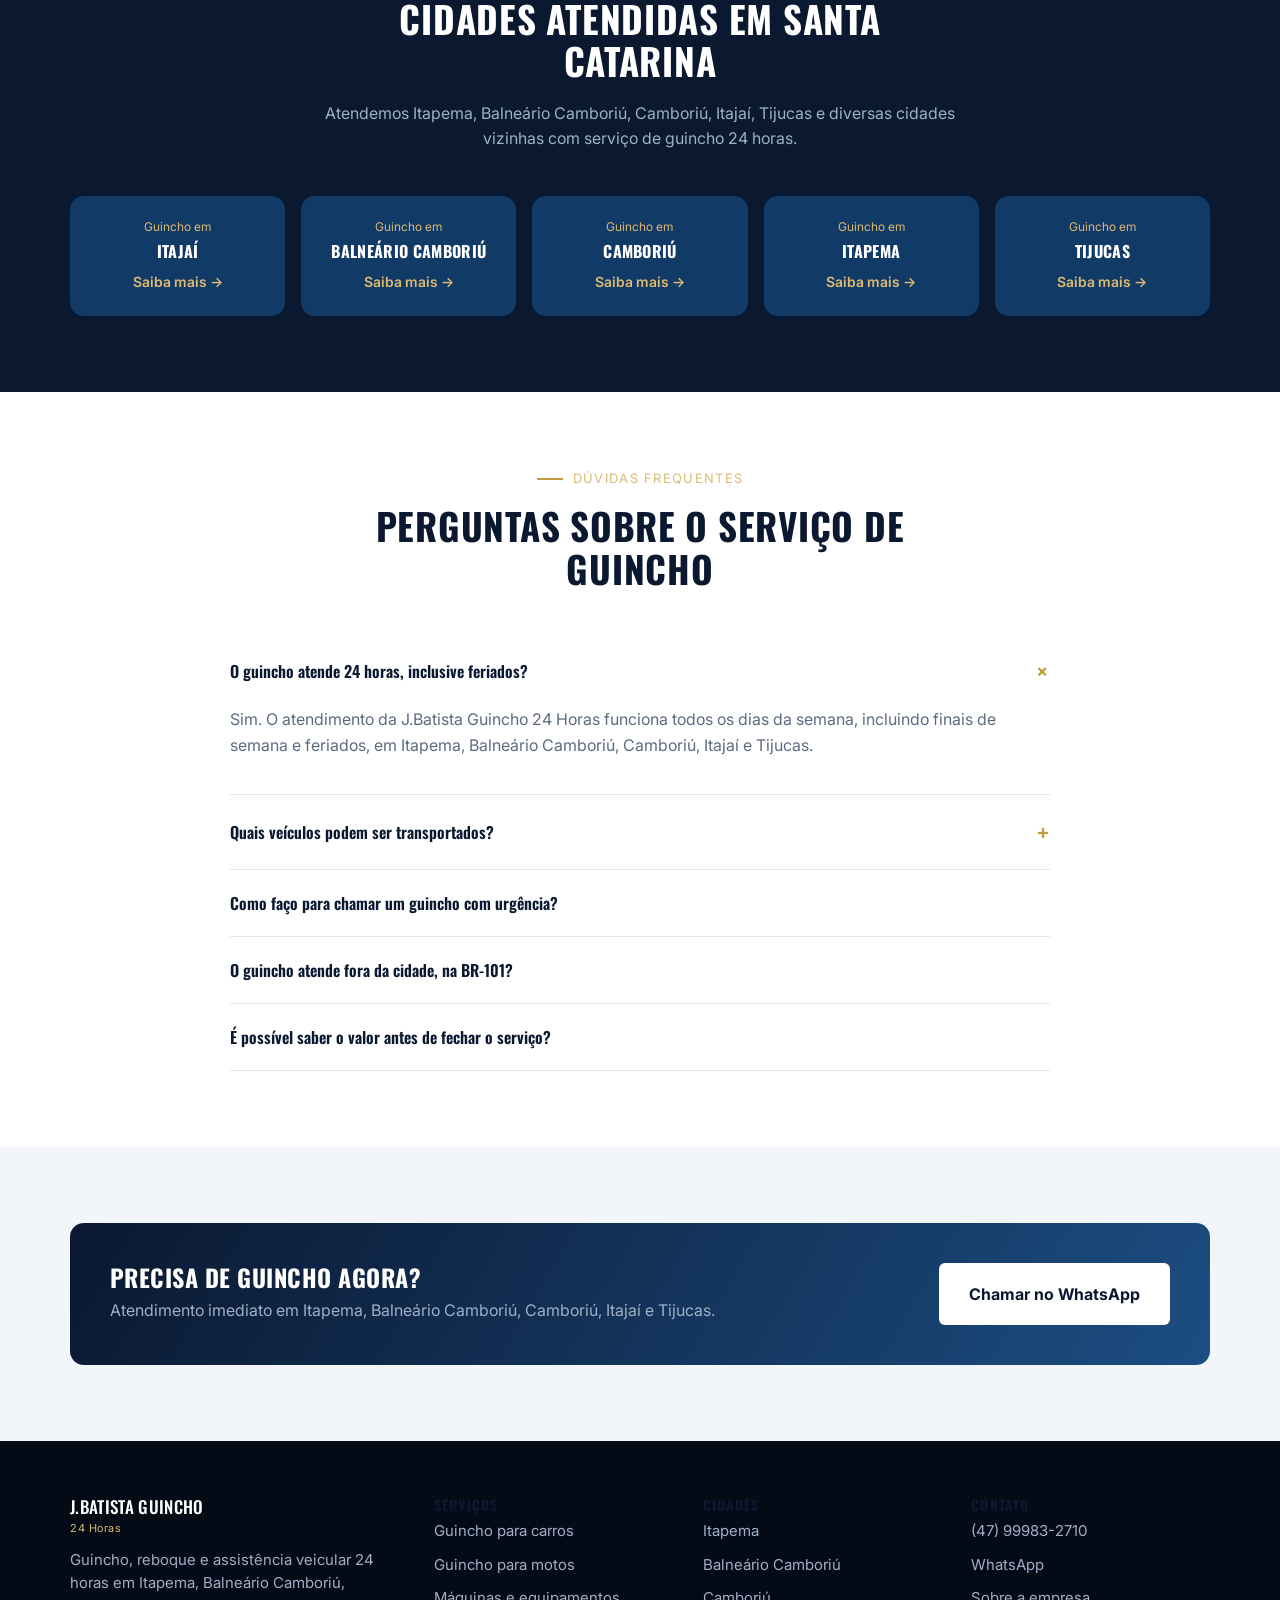
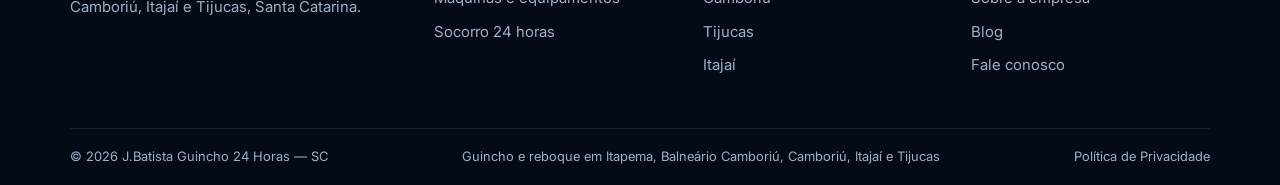
==== commit 9982a4c5: "analiscts, search e ajueste SEO" ====
--- a/index.html
+++ b/index.html
@@ -3,27 +3,25 @@
 <head>
 <meta charset="UTF-8">
 <meta name="viewport" content="width=device-width, initial-scale=1.0">
-<title>Guincho 24 Horas em Itajaí, Balneário Camboriú e Região | J.Batista Guincho</title>
-<meta name="description" content="J.Batista Guincho 24 Horas: guincho, reboque e socorro mecânico em Itajaí, Balneário Camboriú, Camboriú, Itapema e Tijucas (SC). Atendimento rápido, 24 horas, todos os dias. Ligue agora.">
-<link rel="canonical" href="https://www.jbatistaguincho.com.br/">
+<title>Guincho 24 Horas em Itapema, Balneário Camboriú e Região | J.Batista Guincho</title>
+<meta name="description" content="J.Batista Guincho 24 Horas: guincho, reboque e socorro mecânico em Itapema, Balneário Camboriú, Camboriú, Itajaí e Tijucas (SC). Atendimento rápido, 24 horas, todos os dias. Ligue agora.">
+<link rel="canonical" href="https://jbatistaguincho.vercel.app/">
 
 <!-- Open Graph / redes sociais -->
 <meta property="og:type" content="website">
 <meta property="og:locale" content="pt_BR">
 <meta property="og:site_name" content="J.Batista Guincho 24 Horas">
-<meta property="og:title" content="Guincho 24 Horas em Itajaí, Balneário Camboriú e Região">
-<meta property="og:description" content="Guincho, reboque e socorro mecânico 24h em Itajaí, Balneário Camboriú, Camboriú, Itapema e Tijucas (SC).">
-<meta property="og:url" content="https://www.jbatistaguincho.com.br/">
-<meta property="og:image" content="https://www.jbatistaguincho.com.br/images/og-home.webp">
+<meta property="og:title" content="Guincho 24 Horas em Itapema, Balneário Camboriú e Região">
+<meta property="og:description" content="Guincho, reboque e socorro mecânico 24h em Itapema, Balneário Camboriú, Camboriú, Itajaí e Tijucas (SC).">
+<meta property="og:url" content="https://jbatistaguincho.vercel.app/">
+<meta property="og:image" content="https://jbatistaguincho.vercel.app/images/og-home.webp">
 <meta name="twitter:card" content="summary_large_image">
 <meta name="robots" content="index, follow">
 
-<link rel="icon" href="images/favicon.svg" type="image/svg+xml">
-
-<!-- Fontes: preconnect para performance -->
-<link rel="preconnect" href="https://fonts.googleapis.com">
-<link rel="preconnect" href="https://fonts.gstatic.com" crossorigin>
-<link href="https://fonts.googleapis.com/css2?family=Oswald:wght@500;600;700&family=Inter:wght@400;500;600;700&family=Roboto+Mono:wght@400;600&display=swap" rel="stylesheet">
+<link rel="icon" href="images/logo-jbatista-completo.webp" type="image/webp">
+
+<link rel="stylesheet" href="assets/fonts/fonts.css">
+<link rel="preload" href="css/style.css" as="style">
 
 <link rel="stylesheet" href="css/style.css">
 
@@ -33,20 +31,20 @@
   "@context": "https://schema.org",
   "@type": "AutomotiveBusiness",
   "name": "J.Batista Guincho 24 Horas",
-  "image": "https://www.jbatistaguincho.com.br/images/jbatista-guincho-caminhao.webp",
-  "url": "https://www.jbatistaguincho.com.br/",
+  "image": "https://www.jbatistaguincho.vercel.app/images/jbatista-guincho-caminhao.webp",
+  "url": "https://www.jbatistaguincho.vercel.app/",
   "telephone": "+5547999832710",
   "priceRange": "$$",
   "areaServed": [
-    { "@type": "City", "name": "Itajaí" },
-    { "@type": "City", "name": "Balneário Camboriú" },
-    { "@type": "City", "name": "Camboriú" },
-    { "@type": "City", "name": "Itapema" },
-    { "@type": "City", "name": "Tijucas" }
+  { "@type": "City", "name": "Itapema" },
+  { "@type": "City", "name": "Balneário Camboriú" },
+  { "@type": "City", "name": "Camboriú" },
+  { "@type": "City", "name": "Tijucas" },
+  { "@type": "City", "name": "Itajaí" }
   ],
   "address": {
     "@type": "PostalAddress",
-    "addressLocality": "Itajaí",
+    "addressLocality": "Itapema",
     "addressRegion": "SC",
     "addressCountry": "BR"
   },
@@ -80,7 +78,7 @@
     {
       "@type": "Question",
       "name": "O guincho atende 24 horas, inclusive feriados?",
-      "acceptedAnswer": { "@type": "Answer", "text": "Sim. O atendimento da J.Batista Guincho 24 Horas funciona todos os dias da semana, incluindo finais de semana e feriados, em Itajaí, Balneário Camboriú, Camboriú, Itapema e Tijucas." }
+      "acceptedAnswer": { "@type": "Answer", "text": "Sim. O atendimento da J.Batista Guincho 24 Horas funciona todos os dias da semana, incluindo finais de semana e feriados, em Itapema, Balneário Camboriú, Camboriú, Itajaí e Tijucas." }
     },
     {
       "@type": "Question",
@@ -95,7 +93,7 @@
     {
       "@type": "Question",
       "name": "O guincho atende fora da cidade, na BR-101?",
-      "acceptedAnswer": { "@type": "Answer", "text": "Sim, o atendimento cobre trechos da BR-101 entre Itajaí, Balneário Camboriú, Camboriú, Itapema e Tijucas, além dos perímetros urbanos dessas cidades." }
+      "acceptedAnswer": { "@type": "Answer", "text": "Sim, o atendimento cobre trechos da BR-101 entre Itapema, Balneário Camboriú, Camboriú, Itajaí e Tijucas, além dos perímetros urbanos dessas cidades." }
     },
     {
       "@type": "Question",
@@ -128,13 +126,17 @@
   }
 -->
 
+<meta name="google-site-verification" content="XmPUxGmBCLtanrgr_U7ZO3r1abCZrq45vYKHdnxs1ok" />
+<script async src="https://www.googletagmanager.com/gtag/js?id=G-R05H2DJ7PQ"></script>
+<script src="js/analytics.js"></script>
+
 </head>
 <body>
 
 <header class="site-header">
   <div class="container">
     <a href="index.html" class="brand">
-      <img src="images/logo-jbatista-completo.webp" alt="J.Batista Guincho 24 Horas" class="brand-logo">
+      <img src="images/logo-jbatista-completo.webp" alt="J.Batista Guincho 24 Horas" class="brand-logo" width="85" height="77">
       <span class="brand-name">J.Batista Guincho<span>24 Horas · Guincho &amp; Reboque</span></span>
     </a>
 
@@ -152,11 +154,11 @@
       <div class="has-sub">
         <a href="index.html#cidades">Cidades ▾</a>
         <div class="sub-nav">
-          <a href="cidades/itajai.html">Itajaí</a>
+          <a href="cidades/itapema.html">Itapema</a>
           <a href="cidades/balneario-camboriu.html">Balneário Camboriú</a>
           <a href="cidades/camboriu.html">Camboriú</a>
-          <a href="cidades/itapema.html">Itapema</a>
           <a href="cidades/tijucas.html">Tijucas</a>
+          <a href="cidades/itajai.html">Itajaí</a>
         </div>
       </div>
       <a href="sobre.html">Sobre</a>
@@ -175,7 +177,7 @@
       <div>
         <span class="eyebrow">Guincho 24 horas · SC</span>
         <h1><em>Guincho 24 horas</em> perto de você</h1>
-        <p class="hero-lead">Reboque e socorro mecânico em Itajaí, Balneário Camboriú, Camboriú, Itapema e Tijucas. Atendimento rápido, todos os dias.</p>
+        <p class="hero-lead">Reboque e socorro mecânico em Itapema, Balneário Camboriú, Camboriú, Itajaí e Tijucas. Atendimento rápido, todos os dias.</p>
         <div class="hero-actions">
           <a href="https://wa.me/5547999832710?text=Ol%C3%A1!%20Vim%20pelo%20site%20e%20preciso%20de%20um%20guincho." class="btn btn-primary btn-lg" data-cta="hero-whatsapp" target="_blank" rel="noopener">Chamar no WhatsApp</a>
           <a href="tel:+5547999832710" class="btn btn-ghost btn-lg" data-cta="hero-call">Ligar (47) 99983-2710</a>
@@ -286,84 +288,6 @@
     </div>
   </section>
 
-  <!-- DEPOIMENTOS -->
-  <section class="section section-light">
-    <div class="container">
-      <div class="section-head reveal">
-        <span class="eyebrow">Confiança</span>
-        <h2>O que dizem os clientes</h2>
-        <!-- EXEMPLO: substitua pelos depoimentos e nota reais do Google Business Profile antes de publicar -->
-        <p>Depoimentos dos clientes</p>
-      </div>
-      <div class="reviews-grid reveal-stagger">
-      <article class="review-card reveal">
-          <div class="review-header">
-              <div class="review-avatar">
-                  <svg xmlns="http://www.w3.org/2000/svg" width="22" height="22" fill="none" viewBox="0 0 24 24">
-                      <circle cx="12" cy="8" r="4" fill="currentColor"/>
-                      <path d="M4 20c0-3.3 3.6-6 8-6s8 2.7 8 6" fill="currentColor"/>
-                  </svg>
-              </div>
-
-              <div class="review-user">
-                  <strong>Pedro Henrique</strong>
-                  <span>Itapema</span>
-              </div>
-          </div>
-
-          <div class="stars">★★★★★</div>
-
-          <p>
-              "Chamei de madrugada na BR-101 e o guincho chegou rápido.
-              Atendimento educado e carro transportado sem nenhuma avaria."
-          </p>
-      </article>
-      <article class="review-card reveal">
-          <div class="review-header">
-              <div class="review-avatar">
-                  <svg xmlns="http://www.w3.org/2000/svg" width="22" height="22" fill="none" viewBox="0 0 24 24">
-                      <circle cx="12" cy="8" r="4" fill="currentColor"/>
-                      <path d="M4 20c0-3.3 3.6-6 8-6s8 2.7 8 6" fill="currentColor"/>
-                  </svg>
-              </div>
-
-              <div class="review-user">
-                  <strong>João Silva</strong>
-                  <span>Balneário Camboriú</span>
-              </div>
-          </div>
-
-          <div class="stars">★★★★★</div>
-
-          <p>
-            "Precisei de reboque para minha moto em Balneário Camboriú, o motorista foi cuidadoso e o preço foi combinado antes."
-          </p>
-      </article>
-      <article class="review-card reveal">
-          <div class="review-header">
-              <div class="review-avatar">
-                  <svg xmlns="http://www.w3.org/2000/svg" width="22" height="22" fill="none" viewBox="0 0 24 24">
-                      <circle cx="12" cy="8" r="4" fill="currentColor"/>
-                      <path d="M4 20c0-3.3 3.6-6 8-6s8 2.7 8 6" fill="currentColor"/>
-                  </svg>
-              </div>
-
-              <div class="review-user">
-                  <strong>Rebeca Costa</strong>
-                  <span>Tijucas</span>
-              </div>
-          </div>
-
-          <div class="stars">★★★★★</div>
-
-          <p>
-            "Empresa de guincho séria, atendeu rápido em Tijucas num domingo à noite. Recomendo para emergência."
-          </p>
-      </article>
-      </div>
-    </div>
-  </section>
-
   <!-- FAQ -->
   <section class="section" id="faq">
     <div class="container">
@@ -419,7 +343,7 @@
         <p style="margin-top:14px">Guincho, reboque e assistência veicular 24 horas em  Itapema, Balneário Camboriú, Camboriú, Itajaí e Tijucas, Santa Catarina.</p>
       </div>
       <div>
-        <h4>SERVIÇOS</h4>
+        <h2 class="footer-title">SERVIÇOS</h2>
         <ul>
           <li><a href="servicos.html#leves">Guincho para carros</a></li>
           <li><a href="servicos.html#motos">Guincho para motos</a></li>
@@ -428,7 +352,7 @@
         </ul>
       </div>
       <div>
-        <h4>CIDADES</h4>
+        <h2 class="footer-title">CIDADES</h2>
         <ul>
           <li><a href="cidades/itapema.html">Itapema</a></li>
           <li><a href="cidades/balneario-camboriu.html">Balneário Camboriú</a></li>
@@ -438,7 +362,7 @@
         </ul>
       </div>
       <div>
-        <h4>CONTATO</h4>
+        <h2 class="footer-title">CONTATO</h2>
         <ul>
           <li><a href="tel:+5547999832710">(47) 99983-2710</a></li>
           <li><a href="https://wa.me/5547999832710">WhatsApp</a></li>
--- a/assets/fonts/fonts.css
+++ b/assets/fonts/fonts.css
@@ -0,0 +1,84 @@
+/* =========================
+   INTER
+========================= */
+
+@font-face {
+    font-family: "Inter";
+    src: url("./Inter18pt-Regular.woff2") format("woff2");
+    font-weight: 400;
+    font-style: normal;
+    font-display: swap;
+}
+
+@font-face {
+    font-family: "Inter";
+    src: url("./Inter18pt-Medium.woff2") format("woff2");
+    font-weight: 500;
+    font-style: normal;
+    font-display: swap;
+}
+
+@font-face {
+    font-family: "Inter";
+    src: url("./Inter18pt-SemiBold.woff2") format("woff2");
+    font-weight: 600;
+    font-style: normal;
+    font-display: swap;
+}
+
+@font-face {
+    font-family: "Inter";
+    src: url("./Inter18pt-Bold.woff2") format("woff2");
+    font-weight: 700;
+    font-style: normal;
+    font-display: swap;
+}
+
+/* =========================
+   OSWALD
+========================= */
+
+@font-face {
+    font-family: "Oswald";
+    src: url("./Oswald-Medium.woff2") format("woff2");
+    font-weight: 500;
+    font-style: normal;
+    font-display: swap;
+}
+
+@font-face {
+    font-family: "Oswald";
+    src: url("./Oswald-SemiBold.woff2") format("woff2");
+    font-weight: 600;
+    font-style: normal;
+    font-display: swap;
+}
+
+@font-face {
+    font-family: "Oswald";
+    src: url("./Oswald-Bold.woff2") format("woff2");
+    font-weight: 700;
+    font-style: normal;
+    font-display: swap;
+}
+
+/* =========================
+   ROBOTO MONO
+========================= */
+
+@font-face {
+    font-family: "Roboto Mono";
+    src: url("./RobotoMono-Regular.woff2") format("woff2");
+    font-weight: 400;
+    font-style: normal;
+    font-display: swap;
+}
+
+@font-face {
+    font-family: "Roboto Mono";
+    src: url("./RobotoMono-SemiBold.woff2") format("woff2");
+    font-weight: 600;
+    font-style: normal;
+    font-display: swap;
+}
+
--- a/css/style.css
+++ b/css/style.css
@@ -22,7 +22,7 @@
   /* Tipografia */
   --font-display: "Oswald", "Arial Narrow", sans-serif;
   --font-body: "Inter", "Segoe UI", sans-serif;
-  --font-mono: "Roboto Mono", monospace;
+  --font-mono: "Inter", "Segoe UI", sans-serif;
 
   /* Escala */
   --radius: 6px;
@@ -136,6 +136,18 @@
   padding:64px 0 0;
 }
 .hero .container{ display:grid; grid-template-columns:1fr 1fr; gap:48px; align-items:center; padding-bottom:56px; }
+.hero-content{ position:relative; z-index:1; }
+.hero-media{
+  position:relative; align-self:stretch; min-height:410px; overflow:hidden;
+  border:1px solid rgba(255,255,255,.18); border-radius:var(--radius-lg);
+  box-shadow:0 24px 52px -26px rgba(0,0,0,.72);
+}
+.hero-media img{ width:100%; height:100%; object-fit:cover; object-position:center; }
+.hero-media::after{
+  content:"Atendimento real com caminhão plataforma"; position:absolute; right:0; bottom:0;
+  padding:9px 13px; background:rgba(5,11,22,.86); color:var(--gold-400);
+  font-size:.75rem; font-weight:700; letter-spacing:.04em; text-transform:uppercase;
+}
 .eyebrow{
   font-family:var(--font-mono); color:var(--gold-400); font-size:.82rem;
   letter-spacing:.1em; text-transform:uppercase; display:flex; align-items:center; gap:10px; margin-bottom:16px;
@@ -189,11 +201,16 @@
 }
 
 /* ---------- Scroll reveal (fade + sobe ao entrar na tela) ---------- */
-.reveal{
-  opacity:0; transform:translateY(22px);
-  transition:opacity .6s ease, transform .6s ease;
-}
-.reveal.is-visible{ opacity:1; transform:translateY(0); }
+.reveal {
+    opacity:0;
+    transform:translateY(30px);
+    transition:.6s ease;
+}
+
+.reveal.is-visible {
+    opacity:1;
+    transform:translateY(0);
+}
 .reveal-stagger > *:nth-child(1){ transition-delay:0ms; }
 .reveal-stagger > *:nth-child(2){ transition-delay:70ms; }
 .reveal-stagger > *:nth-child(3){ transition-delay:140ms; }
@@ -337,6 +354,11 @@
 .cta-band .btn-primary{ background:#ffffff; color:var(--navy-900); }
 .cta-band .btn-primary:hover{ background:var(--bg-light); }
 
+.service-map{
+  display:block; width:100%; border:0; border-radius:var(--radius-lg);
+  box-shadow:var(--shadow-card); background:var(--bg-light);
+}
+
 /* ---------- Footer ---------- */
 .site-footer{ background:var(--navy-950); color:var(--text-on-dark-muted); padding:56px 0 0; font-size:.92rem; }
 .footer-grid{ display:grid; grid-template-columns:1.4fr 1fr 1fr 1fr; gap:30px; padding-bottom:40px; }
@@ -411,6 +433,7 @@
 @media (max-width: 980px){
   .nav-toggle{ display:block; }
   .hero .container{ grid-template-columns:1fr; }
+  .hero-media{ min-height:340px; }
   .services-grid, .reviews-grid, .blog-grid{ grid-template-columns:repeat(2,1fr); }
   .cities-grid{ grid-template-columns:repeat(3,1fr); }
   .footer-grid{ grid-template-columns:1fr 1fr; }
@@ -433,3 +456,10 @@
   .form-grid{ grid-template-columns:1fr; }
   .section{ padding:52px 0; }
 }
+
+.footer-title {
+    font-size: 14px;
+    font-weight: 700;
+    text-transform: uppercase;
+    letter-spacing: .08em;
+}
--- a/css/style.css
+++ b/css/style.css
@@ -22,7 +22,7 @@
   /* Tipografia */
   --font-display: "Oswald", "Arial Narrow", sans-serif;
   --font-body: "Inter", "Segoe UI", sans-serif;
-  --font-mono: "Roboto Mono", monospace;
+  --font-mono: "Inter", "Segoe UI", sans-serif;
 
   /* Escala */
   --radius: 6px;
@@ -136,6 +136,18 @@
   padding:64px 0 0;
 }
 .hero .container{ display:grid; grid-template-columns:1fr 1fr; gap:48px; align-items:center; padding-bottom:56px; }
+.hero-content{ position:relative; z-index:1; }
+.hero-media{
+  position:relative; align-self:stretch; min-height:410px; overflow:hidden;
+  border:1px solid rgba(255,255,255,.18); border-radius:var(--radius-lg);
+  box-shadow:0 24px 52px -26px rgba(0,0,0,.72);
+}
+.hero-media img{ width:100%; height:100%; object-fit:cover; object-position:center; }
+.hero-media::after{
+  content:"Atendimento real com caminhão plataforma"; position:absolute; right:0; bottom:0;
+  padding:9px 13px; background:rgba(5,11,22,.86); color:var(--gold-400);
+  font-size:.75rem; font-weight:700; letter-spacing:.04em; text-transform:uppercase;
+}
 .eyebrow{
   font-family:var(--font-mono); color:var(--gold-400); font-size:.82rem;
   letter-spacing:.1em; text-transform:uppercase; display:flex; align-items:center; gap:10px; margin-bottom:16px;
@@ -189,11 +201,16 @@
 }
 
 /* ---------- Scroll reveal (fade + sobe ao entrar na tela) ---------- */
-.reveal{
-  opacity:0; transform:translateY(22px);
-  transition:opacity .6s ease, transform .6s ease;
-}
-.reveal.is-visible{ opacity:1; transform:translateY(0); }
+.reveal {
+    opacity:0;
+    transform:translateY(30px);
+    transition:.6s ease;
+}
+
+.reveal.is-visible {
+    opacity:1;
+    transform:translateY(0);
+}
 .reveal-stagger > *:nth-child(1){ transition-delay:0ms; }
 .reveal-stagger > *:nth-child(2){ transition-delay:70ms; }
 .reveal-stagger > *:nth-child(3){ transition-delay:140ms; }
@@ -337,6 +354,11 @@
 .cta-band .btn-primary{ background:#ffffff; color:var(--navy-900); }
 .cta-band .btn-primary:hover{ background:var(--bg-light); }
 
+.service-map{
+  display:block; width:100%; border:0; border-radius:var(--radius-lg);
+  box-shadow:var(--shadow-card); background:var(--bg-light);
+}
+
 /* ---------- Footer ---------- */
 .site-footer{ background:var(--navy-950); color:var(--text-on-dark-muted); padding:56px 0 0; font-size:.92rem; }
 .footer-grid{ display:grid; grid-template-columns:1.4fr 1fr 1fr 1fr; gap:30px; padding-bottom:40px; }
@@ -411,6 +433,7 @@
 @media (max-width: 980px){
   .nav-toggle{ display:block; }
   .hero .container{ grid-template-columns:1fr; }
+  .hero-media{ min-height:340px; }
   .services-grid, .reviews-grid, .blog-grid{ grid-template-columns:repeat(2,1fr); }
   .cities-grid{ grid-template-columns:repeat(3,1fr); }
   .footer-grid{ grid-template-columns:1fr 1fr; }
@@ -433,3 +456,10 @@
   .form-grid{ grid-template-columns:1fr; }
   .section{ padding:52px 0; }
 }
+
+.footer-title {
+    font-size: 14px;
+    font-weight: 700;
+    text-transform: uppercase;
+    letter-spacing: .08em;
+}
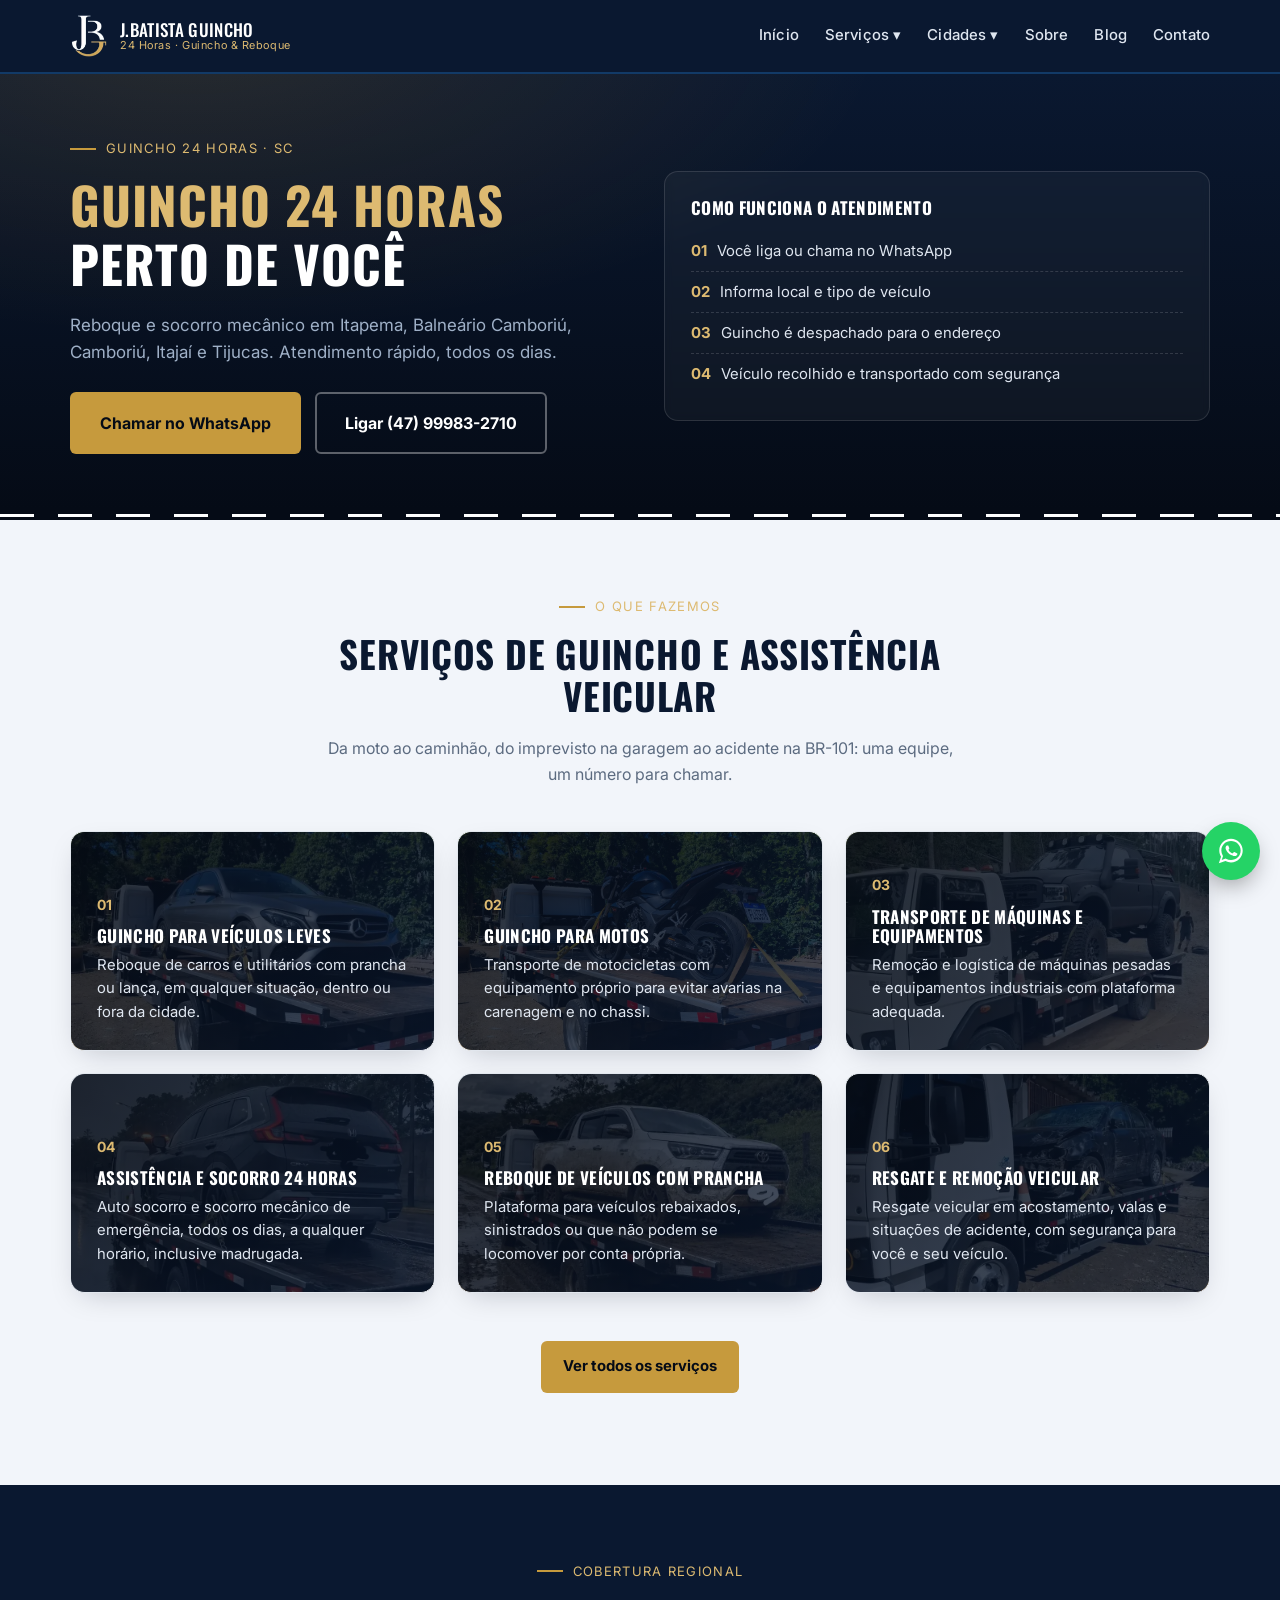
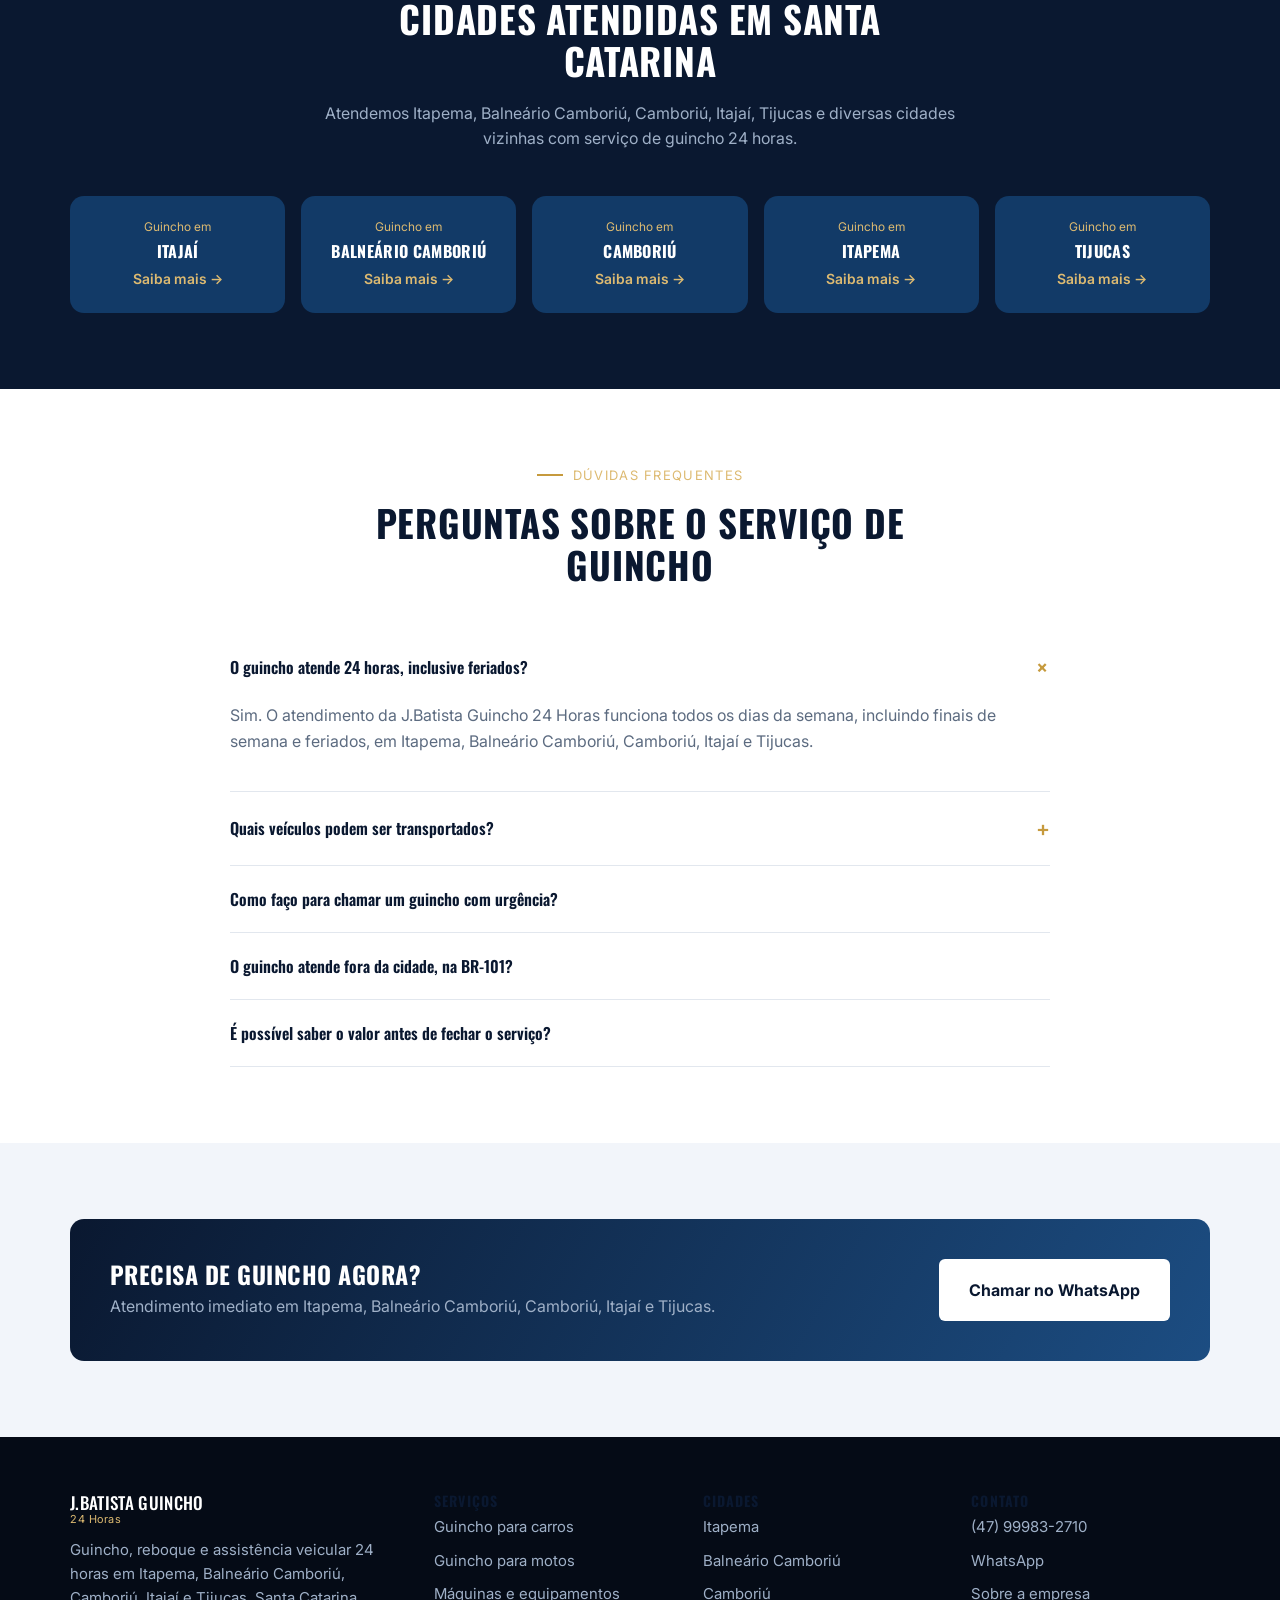
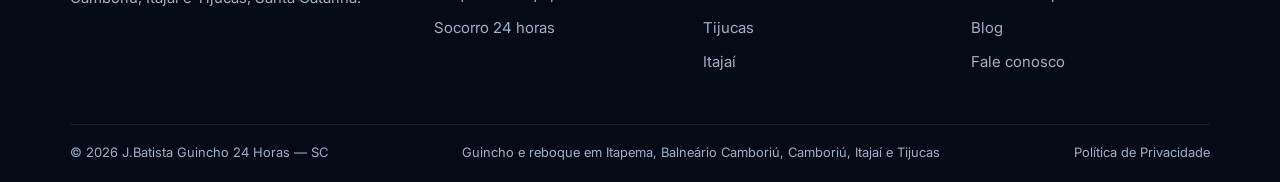
==== commit 72c9010a: "correcao head" ====
--- a/index.html
+++ b/index.html
@@ -1,5 +1,3 @@
-<!DOCTYPE html>
-<html lang="pt-BR">
 <head>
 <meta charset="UTF-8">
 <meta name="viewport" content="width=device-width, initial-scale=1.0">
@@ -18,12 +16,24 @@
 <meta name="twitter:card" content="summary_large_image">
 <meta name="robots" content="index, follow">
 
-<link rel="icon" href="images/logo-jbatista-completo.webp" type="image/webp">
+<!-- 1. CORREÇÃO DO FAVICON: Caminho completo e absoluto -->
+<link rel="icon" href="https://jbatistaguincho.vercel.app/images/logo-jbatista-completo.png" type="image/png" sizes="48x48">
+<link rel="shortcut icon" href="https://jbatistaguincho.vercel.app/images/logo-jbatista-completo.png" type="image/png">
 
 <link rel="stylesheet" href="assets/fonts/fonts.css">
 <link rel="preload" href="css/style.css" as="style">
-
 <link rel="stylesheet" href="css/style.css">
+
+<!-- 2. CORREÇÃO DO NOME DO SITE: Schema isolado do tipo WebSite obrigatório pro Google -->
+<script type="application/ld+json">
+{
+  "@context": "https://schema.org",
+  "@type": "WebSite",
+  "name": "J.Batista Guincho 24 Horas",
+  "alternateName": ["J.Batista Guincho", "Guincho J.Batista"],
+  "url": "https://jbatistaguincho.vercel.app/"
+}
+</script>
 
 <!-- Dados Estruturados: AutomotiveBusiness (LocalBusiness) -->
 <script type="application/ld+json">
@@ -31,16 +41,16 @@
   "@context": "https://schema.org",
   "@type": "AutomotiveBusiness",
   "name": "J.Batista Guincho 24 Horas",
-  "image": "https://www.jbatistaguincho.vercel.app/images/jbatista-guincho-caminhao.webp",
-  "url": "https://www.jbatistaguincho.vercel.app/",
+  "image": "https://jbatistaguincho.vercel.app/images/jbatista-guincho-caminhao.webp",
+  "url": "https://jbatistaguincho.vercel.app/",
   "telephone": "+5547999832710",
   "priceRange": "$$",
   "areaServed": [
-  { "@type": "City", "name": "Itapema" },
-  { "@type": "City", "name": "Balneário Camboriú" },
-  { "@type": "City", "name": "Camboriú" },
-  { "@type": "City", "name": "Tijucas" },
-  { "@type": "City", "name": "Itajaí" }
+    { "@type": "City", "name": "Itapema" },
+    { "@type": "City", "name": "Balneário Camboriú" },
+    { "@type": "City", "name": "Camboriú" },
+    { "@type": "City", "name": "Tijucas" },
+    { "@type": "City", "name": "Itajaí" }
   ],
   "address": {
     "@type": "PostalAddress",
@@ -69,7 +79,7 @@
 }
 </script>
 
-<!-- Dados Estruturados: FAQPage (mesmo conteúdo exibido na seção #faq) -->
+<!-- Dados Estruturados: FAQPage -->
 <script type="application/ld+json">
 {
   "@context": "https://schema.org",
@@ -104,32 +114,9 @@
 }
 </script>
 
-<!--
-  DADOS ESTRUTURADOS DE AVALIAÇÕES (Review / AggregateRating)
-  -----------------------------------------------------------------
-  Propositalmente DESATIVADO. Nunca publique nota/número de avaliações
-  fictícios: isso viola as diretrizes do Google e pode gerar penalização
-  manual. Assim que a empresa tiver avaliações reais no Google Business
-  Profile, preencha os valores abaixo com os números reais e remova os
-  comentários <script type="application/ld+json"> ... </script> para
-  ativar o bloco.
-
-  {
-    "@context": "https://schema.org",
-    "@type": "AutomotiveBusiness",
-    "name": "J.Batista Guincho 24 Horas",
-    "aggregateRating": {
-      "@type": "AggregateRating",
-      "ratingValue": "SUBSTITUIR_PELA_NOTA_REAL",
-      "reviewCount": "SUBSTITUIR_PELA_QTD_REAL"
-    }
-  }
--->
-
-<meta name="google-site-verification" content="XmPUxGmBCLtanrgr_U7ZO3r1abCZrq45vYKHdnxs1ok" />
+<meta name="google-site-verification" content="XmPUxGmBCLtanrgr_U7ZO3r1abCZrq45vYKHdnxs1ok">
 <script async src="https://www.googletagmanager.com/gtag/js?id=G-R05H2DJ7PQ"></script>
 <script src="js/analytics.js"></script>
-
 </head>
 <body>
 
